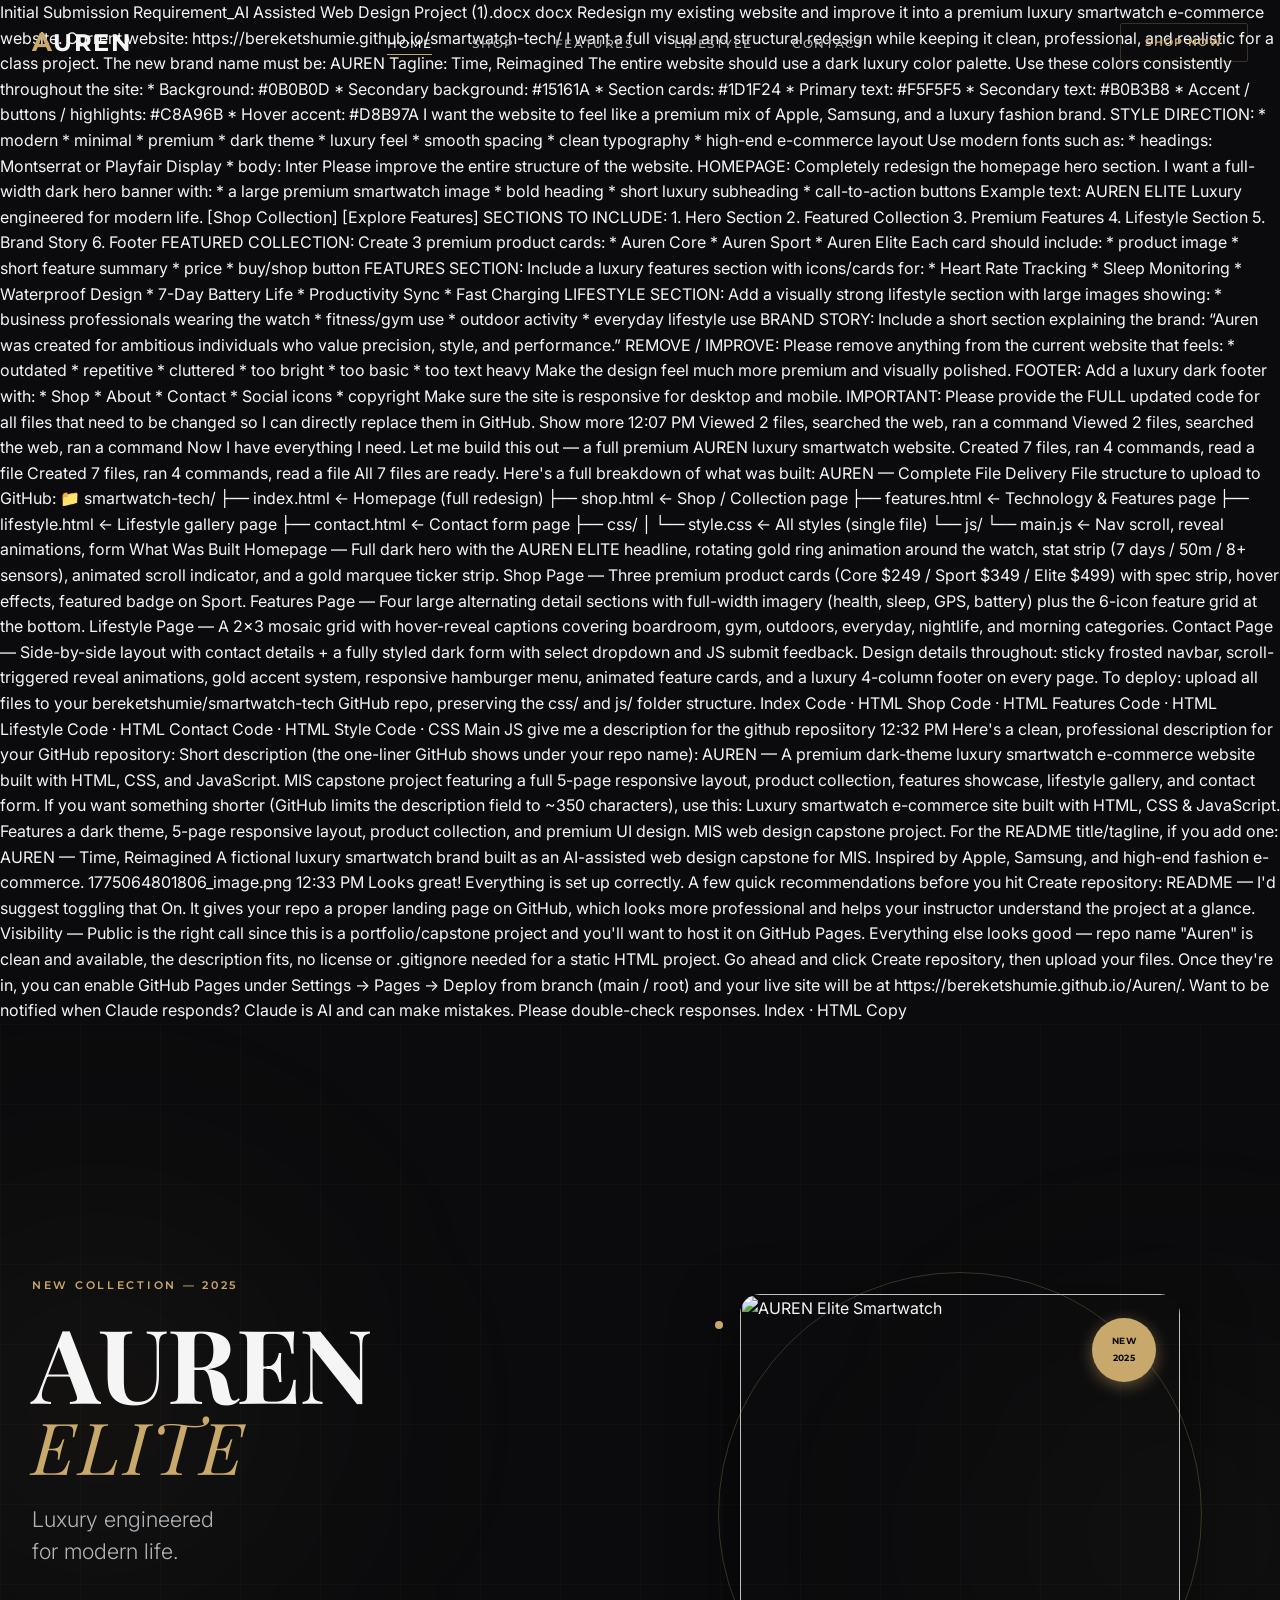
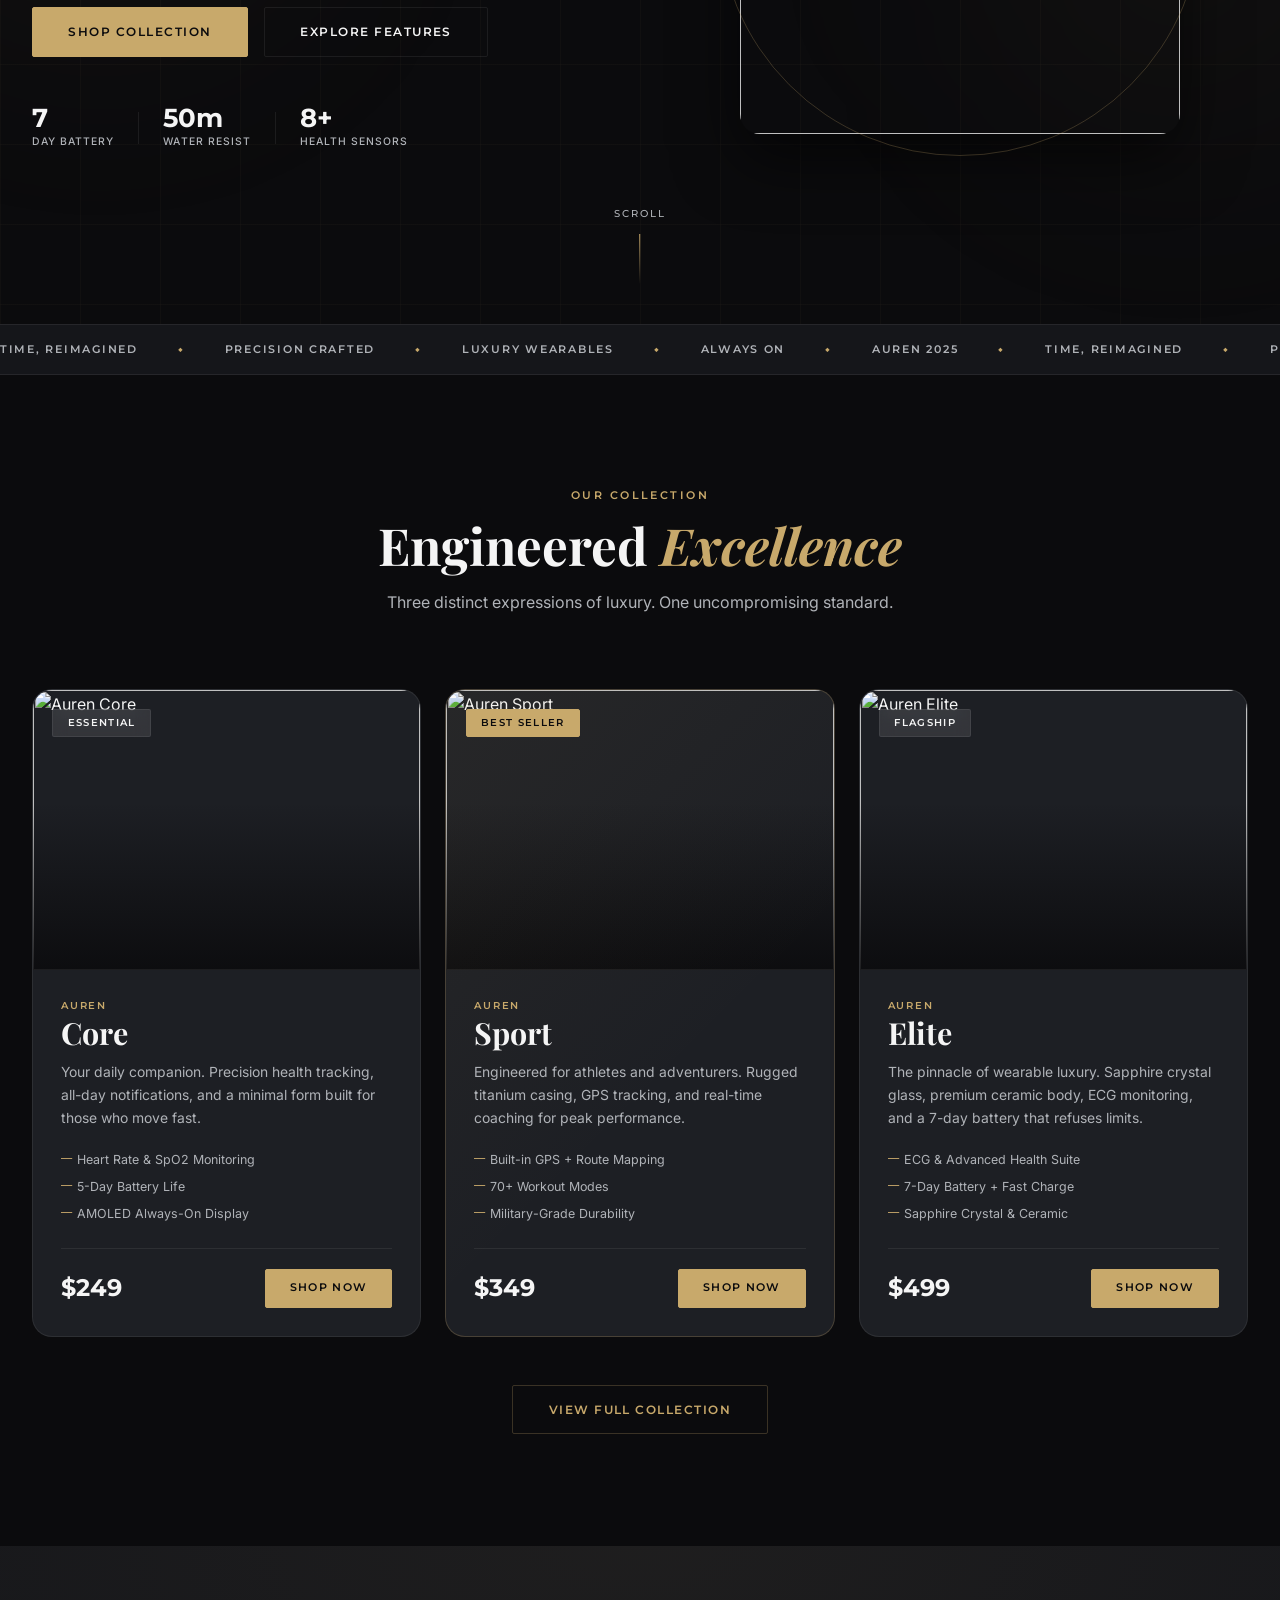
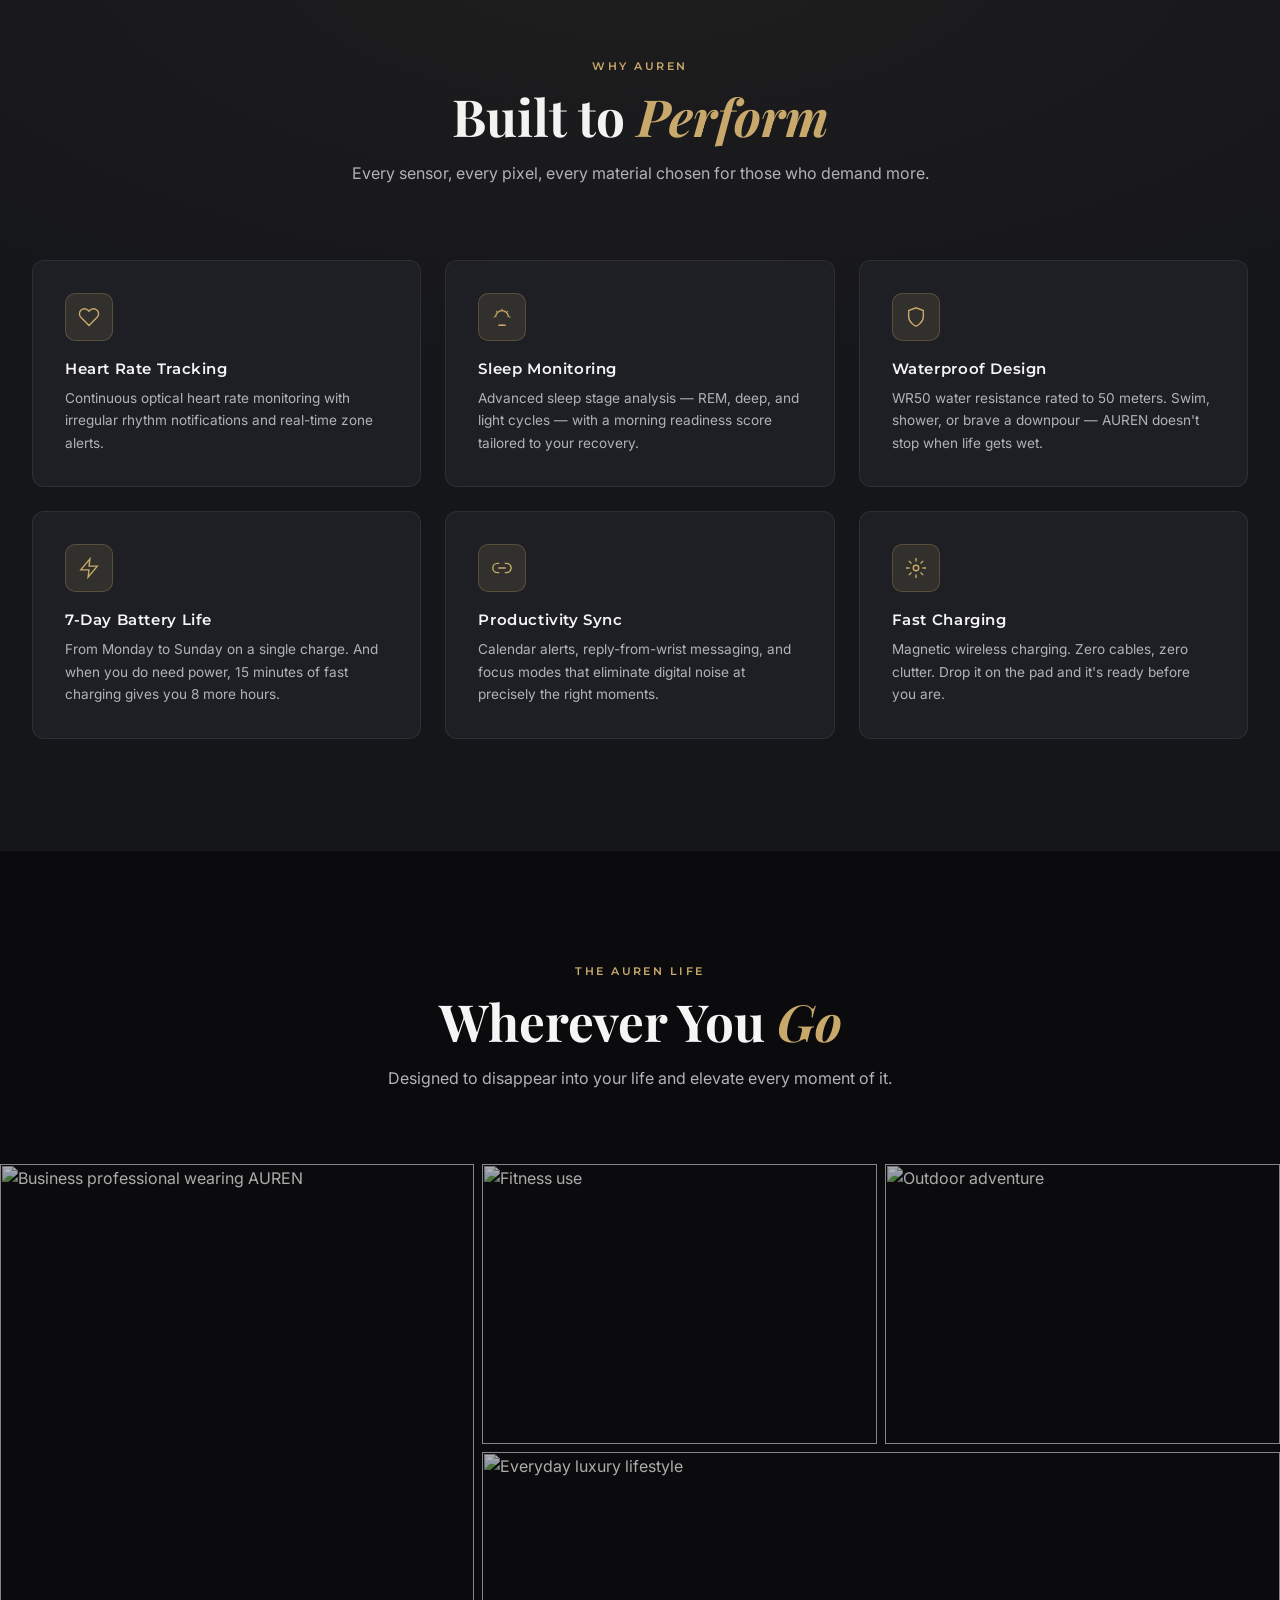
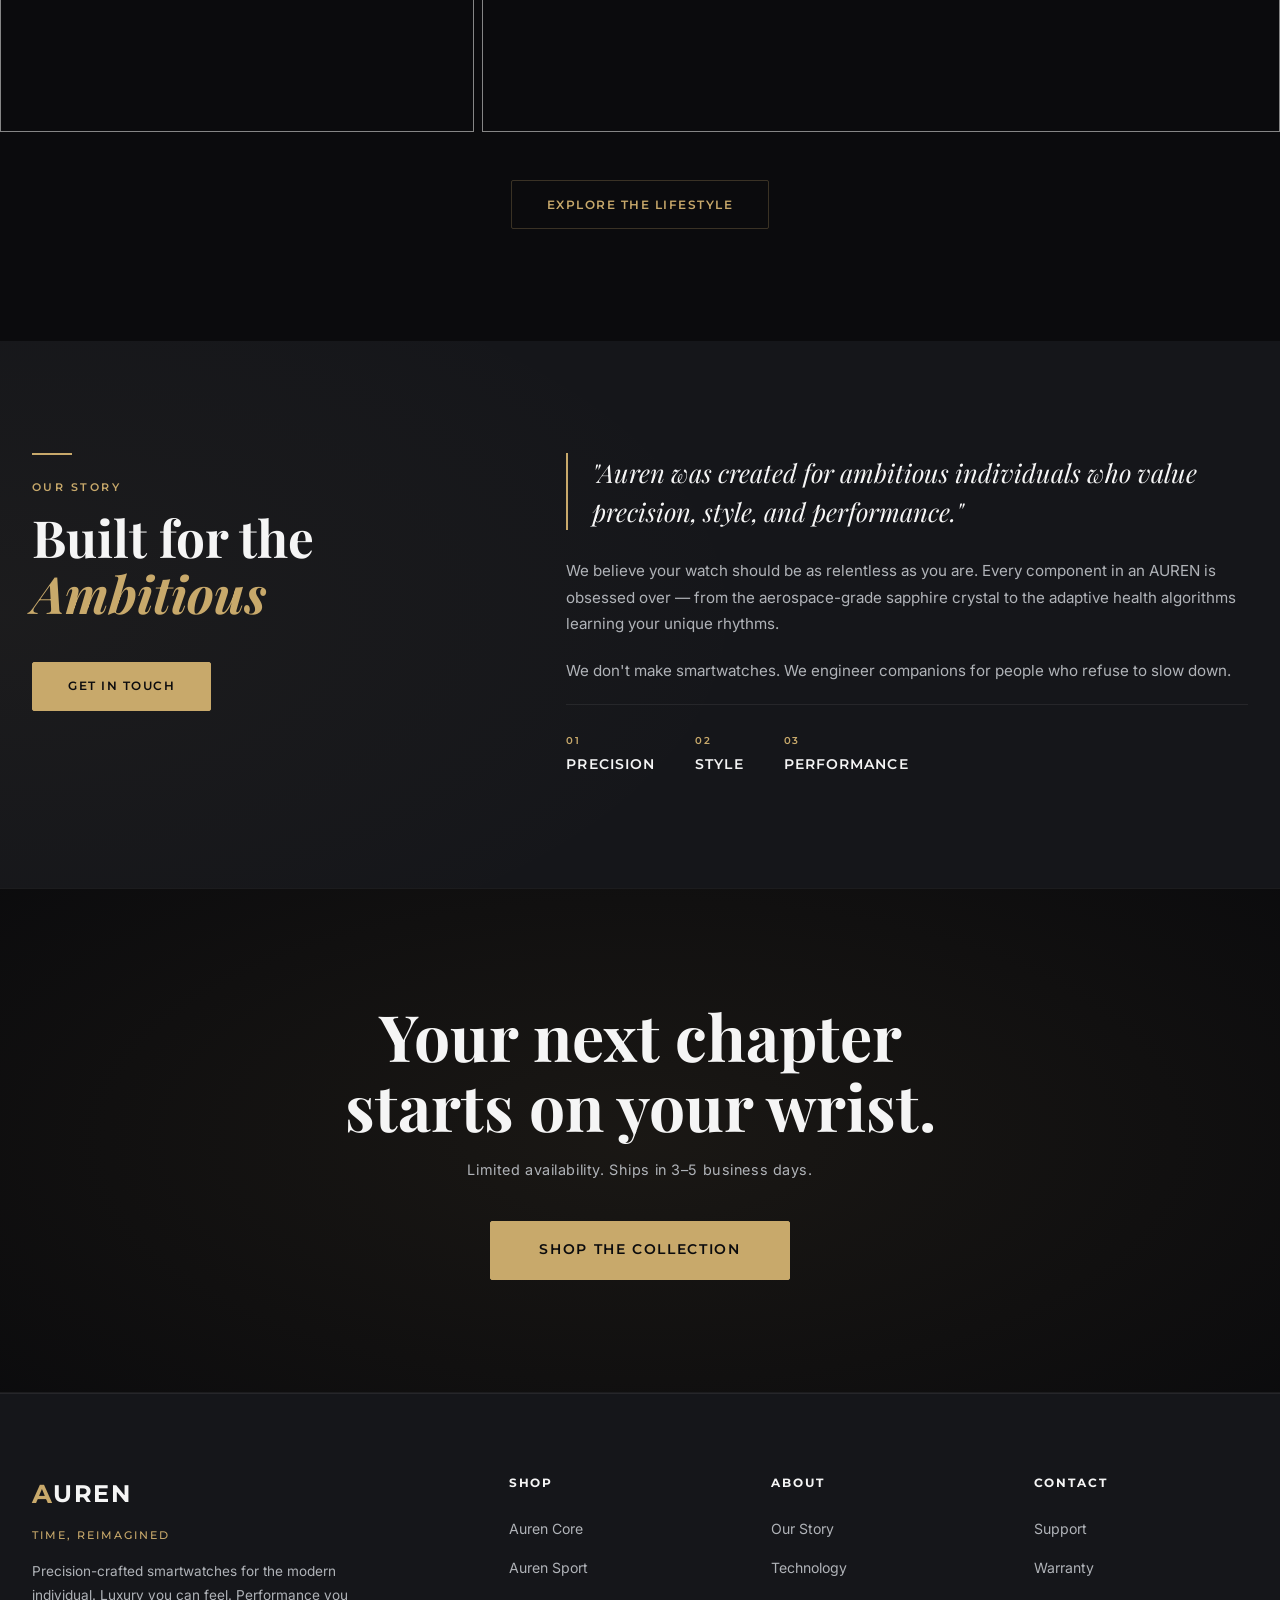
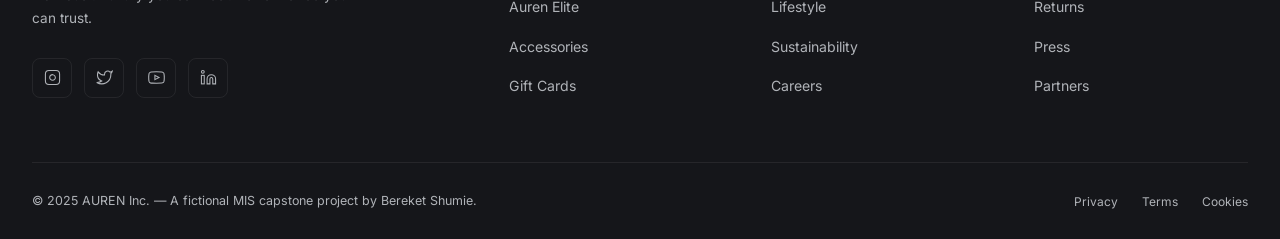
==== index.html @ 1eb2ea8e "Rename Index.html to index.html" ====
Initial Submission Requirement_AI Assisted Web Design Project (1).docx
docx

Redesign my existing website and improve it into a premium luxury smartwatch e-commerce website.
Current website: https://bereketshumie.github.io/smartwatch-tech/
I want a full visual and structural redesign while keeping it clean, professional, and realistic for a class project.
The new brand name must be:
AUREN
Tagline: Time, Reimagined
The entire website should use a dark luxury color palette.
Use these colors consistently throughout the site:
* Background: 
#0B0B0D
* Secondary background: 
#15161A
* Section cards: 
#1D1F24
* Primary text: 
#F5F5F5
* Secondary text: 
#B0B3B8
* Accent / buttons / highlights: 
#C8A96B
* Hover accent: 
#D8B97A
I want the website to feel like a premium mix of Apple, Samsung, and a luxury fashion brand.
STYLE DIRECTION:
* modern
* minimal
* premium
* dark theme
* luxury feel
* smooth spacing
* clean typography
* high-end e-commerce layout
Use modern fonts such as:
* headings: Montserrat or Playfair Display
* body: Inter
Please improve the entire structure of the website.
HOMEPAGE: Completely redesign the homepage hero section.
I want a full-width dark hero banner with:
* a large premium smartwatch image
* bold heading
* short luxury subheading
* call-to-action buttons
Example text: AUREN ELITE Luxury engineered for modern life. [Shop Collection] [Explore Features]
SECTIONS TO INCLUDE:
1. Hero Section
2. Featured Collection
3. Premium Features
4. Lifestyle Section
5. Brand Story
6. Footer
FEATURED COLLECTION: Create 3 premium product cards:
* Auren Core
* Auren Sport
* Auren Elite
Each card should include:
* product image
* short feature summary
* price
* buy/shop button
FEATURES SECTION: Include a luxury features section with icons/cards for:
* Heart Rate Tracking
* Sleep Monitoring
* Waterproof Design
* 7-Day Battery Life
* Productivity Sync
* Fast Charging
LIFESTYLE SECTION: Add a visually strong lifestyle section with large images showing:
* business professionals wearing the watch
* fitness/gym use
* outdoor activity
* everyday lifestyle use
BRAND STORY: Include a short section explaining the brand: “Auren was created for ambitious individuals who value precision, style, and performance.”
REMOVE / IMPROVE: Please remove anything from the current website that feels:
* outdated
* repetitive
* cluttered
* too bright
* too basic
* too text heavy
Make the design feel much more premium and visually polished.
FOOTER: Add a luxury dark footer with:
* Shop
* About
* Contact
* Social icons
* copyright
Make sure the site is responsive for desktop and mobile.
IMPORTANT: Please provide the FULL updated code for all files that need to be changed so I can directly replace them in GitHub.

Show more
12:07 PM

Viewed 2 files, searched the web, ran a command
Viewed 2 files, searched the web, ran a command
Now I have everything I need. Let me build this out — a full premium AUREN luxury smartwatch website.


Created 7 files, ran 4 commands, read a file
Created 7 files, ran 4 commands, read a file
All 7 files are ready. Here's a full breakdown of what was built:

AUREN — Complete File Delivery
File structure to upload to GitHub:

📁 smartwatch-tech/
├── index.html          ← Homepage (full redesign)
├── shop.html           ← Shop / Collection page
├── features.html       ← Technology & Features page
├── lifestyle.html      ← Lifestyle gallery page
├── contact.html        ← Contact form page
├── css/
│   └── style.css       ← All styles (single file)
└── js/
    └── main.js         ← Nav scroll, reveal animations, form
What Was Built
Homepage — Full dark hero with the AUREN ELITE headline, rotating gold ring animation around the watch, stat strip (7 days / 50m / 8+ sensors), animated scroll indicator, and a gold marquee ticker strip.

Shop Page — Three premium product cards (Core $249 / Sport $349 / Elite $499) with spec strip, hover effects, featured badge on Sport.

Features Page — Four large alternating detail sections with full-width imagery (health, sleep, GPS, battery) plus the 6-icon feature grid at the bottom.

Lifestyle Page — A 2×3 mosaic grid with hover-reveal captions covering boardroom, gym, outdoors, everyday, nightlife, and morning categories.

Contact Page — Side-by-side layout with contact details + a fully styled dark form with select dropdown and JS submit feedback.

Design details throughout: sticky frosted navbar, scroll-triggered reveal animations, gold accent system, responsive hamburger menu, animated feature cards, and a luxury 4-column footer on every page.

To deploy: upload all files to your bereketshumie/smartwatch-tech GitHub repo, preserving the css/ and js/ folder structure.

Index
Code · HTML 
Shop
Code · HTML 
Features
Code · HTML 
Lifestyle
Code · HTML 
Contact
Code · HTML 
Style
Code · CSS 
Main
JS 
give me a description for the github reposiitory

12:32 PM
Here's a clean, professional description for your GitHub repository:

Short description (the one-liner GitHub shows under your repo name):

AUREN — A premium dark-theme luxury smartwatch e-commerce website built with HTML, CSS, and JavaScript. MIS capstone project featuring a full 5-page responsive layout, product collection, features showcase, lifestyle gallery, and contact form.

If you want something shorter (GitHub limits the description field to ~350 characters), use this:

Luxury smartwatch e-commerce site built with HTML, CSS & JavaScript. Features a dark theme, 5-page responsive layout, product collection, and premium UI design. MIS web design capstone project.

For the README title/tagline, if you add one:

AUREN — Time, Reimagined A fictional luxury smartwatch brand built as an AI-assisted web design capstone for MIS. Inspired by Apple, Samsung, and high-end fashion e-commerce.

1775064801806_image.png
12:33 PM
Looks great! Everything is set up correctly. A few quick recommendations before you hit Create repository:

README — I'd suggest toggling that On. It gives your repo a proper landing page on GitHub, which looks more professional and helps your instructor understand the project at a glance.

Visibility — Public is the right call since this is a portfolio/capstone project and you'll want to host it on GitHub Pages.

Everything else looks good — repo name "Auren" is clean and available, the description fits, no license or .gitignore needed for a static HTML project.

Go ahead and click Create repository, then upload your files. Once they're in, you can enable GitHub Pages under Settings → Pages → Deploy from branch (main / root) and your live site will be at https://bereketshumie.github.io/Auren/.



Want to be notified when Claude responds?




Claude is AI and can make mistakes. Please double-check responses.
Index · HTML
Copy

<!DOCTYPE html>
<html lang="en">
<head>
  <meta charset="UTF-8" />
  <meta name="viewport" content="width=device-width, initial-scale=1.0" />
  <title>AUREN — Time, Reimagined</title>
  <link rel="stylesheet" href="css/style.css" />
  <link rel="preconnect" href="https://fonts.googleapis.com" />
  <link rel="preconnect" href="https://fonts.gstatic.com" crossorigin />
  <link href="https://fonts.googleapis.com/css2?family=Playfair+Display:ital,wght@0,400;0,600;0,700;1,400&family=Montserrat:wght@300;400;500;600;700&family=Inter:wght@300;400;500&display=swap" rel="stylesheet" />
</head>
<body>
 
  <!-- ═══════════════════════════════════════════════
       NAVIGATION
  ═══════════════════════════════════════════════ -->
  <nav class="nav" id="navbar">
    <div class="nav__inner">
      <a href="index.html" class="nav__logo">
        <span class="nav__logo-mark">A</span>
        <span class="nav__logo-text">UREN</span>
      </a>
      <ul class="nav__links">
        <li><a href="index.html" class="nav__link active">Home</a></li>
        <li><a href="shop.html" class="nav__link">Shop</a></li>
        <li><a href="features.html" class="nav__link">Features</a></li>
        <li><a href="lifestyle.html" class="nav__link">Lifestyle</a></li>
        <li><a href="contact.html" class="nav__link">Contact</a></li>
      </ul>
      <div class="nav__actions">
        <a href="shop.html" class="btn btn--outline btn--sm">Shop Now</a>
        <button class="nav__hamburger" id="hamburger" aria-label="Toggle menu">
          <span></span><span></span><span></span>
        </button>
      </div>
    </div>
    <!-- Mobile menu -->
    <div class="nav__mobile" id="mobileMenu">
      <ul>
        <li><a href="index.html">Home</a></li>
        <li><a href="shop.html">Shop</a></li>
        <li><a href="features.html">Features</a></li>
        <li><a href="lifestyle.html">Lifestyle</a></li>
        <li><a href="contact.html">Contact</a></li>
      </ul>
    </div>
  </nav>
 
  <!-- ═══════════════════════════════════════════════
       HERO SECTION
  ═══════════════════════════════════════════════ -->
  <section class="hero">
    <div class="hero__bg-grid"></div>
    <div class="hero__glow hero__glow--left"></div>
    <div class="hero__glow hero__glow--right"></div>
 
    <div class="hero__inner">
      <div class="hero__content">
        <p class="hero__eyebrow reveal">New Collection — 2025</p>
        <h1 class="hero__title reveal reveal--delay-1">
          AUREN<br /><em>ELITE</em>
        </h1>
        <p class="hero__subtitle reveal reveal--delay-2">
          Luxury engineered<br />for modern life.
        </p>
        <div class="hero__actions reveal reveal--delay-3">
          <a href="shop.html" class="btn btn--gold">Shop Collection</a>
          <a href="features.html" class="btn btn--ghost">Explore Features</a>
        </div>
        <div class="hero__stats reveal reveal--delay-4">
          <div class="hero__stat">
            <span class="hero__stat-num">7</span>
            <span class="hero__stat-label">Day Battery</span>
          </div>
          <div class="hero__stat-divider"></div>
          <div class="hero__stat">
            <span class="hero__stat-num">50m</span>
            <span class="hero__stat-label">Water Resist</span>
          </div>
          <div class="hero__stat-divider"></div>
          <div class="hero__stat">
            <span class="hero__stat-num">8+</span>
            <span class="hero__stat-label">Health Sensors</span>
          </div>
        </div>
      </div>
 
      <div class="hero__visual reveal reveal--delay-2">
        <div class="hero__watch-wrap">
          <div class="hero__watch-ring"></div>
          <img
            src="https://images.unsplash.com/photo-1523275335684-37898b6baf30?w=600&q=90"
            alt="AUREN Elite Smartwatch"
            class="hero__watch-img"
          />
          <div class="hero__watch-badge">
            <span>New</span>
            <span>2025</span>
          </div>
        </div>
      </div>
    </div>
 
    <div class="hero__scroll">
      <span>Scroll</span>
      <div class="hero__scroll-line"></div>
    </div>
  </section>
 
  <!-- ═══════════════════════════════════════════════
       MARQUEE STRIP
  ═══════════════════════════════════════════════ -->
  <div class="marquee">
    <div class="marquee__track">
      <span>Time, Reimagined</span>
      <span class="marquee__dot">◆</span>
      <span>Precision Crafted</span>
      <span class="marquee__dot">◆</span>
      <span>Luxury Wearables</span>
      <span class="marquee__dot">◆</span>
      <span>Always On</span>
      <span class="marquee__dot">◆</span>
      <span>AUREN 2025</span>
      <span class="marquee__dot">◆</span>
      <span>Time, Reimagined</span>
      <span class="marquee__dot">◆</span>
      <span>Precision Crafted</span>
      <span class="marquee__dot">◆</span>
      <span>Luxury Wearables</span>
      <span class="marquee__dot">◆</span>
      <span>Always On</span>
      <span class="marquee__dot">◆</span>
      <span>AUREN 2025</span>
      <span class="marquee__dot">◆</span>
    </div>
  </div>
 
  <!-- ═══════════════════════════════════════════════
       FEATURED COLLECTION
  ═══════════════════════════════════════════════ -->
  <section class="section collection" id="collection">
    <div class="container">
      <div class="section__header">
        <p class="section__eyebrow">Our Collection</p>
        <h2 class="section__title">Engineered <em>Excellence</em></h2>
        <p class="section__subtitle">Three distinct expressions of luxury. One uncompromising standard.</p>
      </div>
 
      <div class="collection__grid">
 
        <!-- Card 1: Auren Core -->
        <div class="product-card">
          <div class="product-card__img-wrap">
            <span class="product-card__tag">Essential</span>
            <img
              src="https://images.unsplash.com/photo-1546868871-7041f2a55e12?w=500&q=85"
              alt="Auren Core"
              class="product-card__img"
            />
            <div class="product-card__overlay"></div>
          </div>
          <div class="product-card__body">
            <p class="product-card__category">AUREN</p>
            <h3 class="product-card__name">Core</h3>
            <p class="product-card__desc">Your daily companion. Precision health tracking, all-day notifications, and a minimal form built for those who move fast.</p>
            <ul class="product-card__features">
              <li>Heart Rate &amp; SpO2 Monitoring</li>
              <li>5-Day Battery Life</li>
              <li>AMOLED Always-On Display</li>
            </ul>
            <div class="product-card__footer">
              <span class="product-card__price">$249</span>
              <a href="shop.html" class="btn btn--gold btn--sm">Shop Now</a>
            </div>
          </div>
        </div>
 
        <!-- Card 2: Auren Sport (featured) -->
        <div class="product-card product-card--featured">
          <div class="product-card__img-wrap">
            <span class="product-card__tag product-card__tag--gold">Best Seller</span>
            <img
              src="https://images.unsplash.com/photo-1579586337278-3befd40fd17a?w=500&q=85"
              alt="Auren Sport"
              class="product-card__img"
            />
            <div class="product-card__overlay"></div>
          </div>
          <div class="product-card__body">
            <p class="product-card__category">AUREN</p>
            <h3 class="product-card__name">Sport</h3>
            <p class="product-card__desc">Engineered for athletes and adventurers. Rugged titanium casing, GPS tracking, and real-time coaching for peak performance.</p>
            <ul class="product-card__features">
              <li>Built-in GPS + Route Mapping</li>
              <li>70+ Workout Modes</li>
              <li>Military-Grade Durability</li>
            </ul>
            <div class="product-card__footer">
              <span class="product-card__price">$349</span>
              <a href="shop.html" class="btn btn--gold btn--sm">Shop Now</a>
            </div>
          </div>
        </div>
 
        <!-- Card 3: Auren Elite -->
        <div class="product-card">
          <div class="product-card__img-wrap">
            <span class="product-card__tag">Flagship</span>
            <img
              src="https://images.unsplash.com/photo-1523275335684-37898b6baf30?w=500&q=85"
              alt="Auren Elite"
              class="product-card__img"
            />
            <div class="product-card__overlay"></div>
          </div>
          <div class="product-card__body">
            <p class="product-card__category">AUREN</p>
            <h3 class="product-card__name">Elite</h3>
            <p class="product-card__desc">The pinnacle of wearable luxury. Sapphire crystal glass, premium ceramic body, ECG monitoring, and a 7-day battery that refuses limits.</p>
            <ul class="product-card__features">
              <li>ECG &amp; Advanced Health Suite</li>
              <li>7-Day Battery + Fast Charge</li>
              <li>Sapphire Crystal &amp; Ceramic</li>
            </ul>
            <div class="product-card__footer">
              <span class="product-card__price">$499</span>
              <a href="shop.html" class="btn btn--gold btn--sm">Shop Now</a>
            </div>
          </div>
        </div>
 
      </div>
 
      <div class="collection__cta">
        <a href="shop.html" class="btn btn--outline">View Full Collection</a>
      </div>
    </div>
  </section>
 
  <!-- ═══════════════════════════════════════════════
       PREMIUM FEATURES
  ═══════════════════════════════════════════════ -->
  <section class="section features" id="features">
    <div class="features__bg"></div>
    <div class="container">
      <div class="section__header">
        <p class="section__eyebrow">Why AUREN</p>
        <h2 class="section__title">Built to <em>Perform</em></h2>
        <p class="section__subtitle">Every sensor, every pixel, every material chosen for those who demand more.</p>
      </div>
 
      <div class="features__grid">
 
        <div class="feature-card">
          <div class="feature-card__icon">
            <svg viewBox="0 0 24 24" fill="none" stroke="currentColor" stroke-width="1.5"><path d="M20.84 4.61a5.5 5.5 0 0 0-7.78 0L12 5.67l-1.06-1.06a5.5 5.5 0 0 0-7.78 7.78l1.06 1.06L12 21.23l7.78-7.78 1.06-1.06a5.5 5.5 0 0 0 0-7.78z"/></svg>
          </div>
          <h3 class="feature-card__title">Heart Rate Tracking</h3>
          <p class="feature-card__desc">Continuous optical heart rate monitoring with irregular rhythm notifications and real-time zone alerts.</p>
        </div>
 
        <div class="feature-card">
          <div class="feature-card__icon">
            <svg viewBox="0 0 24 24" fill="none" stroke="currentColor" stroke-width="1.5"><path d="M17 17H17.01M3 12h1m16 0h1M5.636 5.636l.707.707M18.364 5.636l-.707.707M8 21h8M12 3v1m0 16v1M5 12a7 7 0 0 1 14 0"/></svg>
          </div>
          <h3 class="feature-card__title">Sleep Monitoring</h3>
          <p class="feature-card__desc">Advanced sleep stage analysis — REM, deep, and light cycles — with a morning readiness score tailored to your recovery.</p>
        </div>
 
        <div class="feature-card">
          <div class="feature-card__icon">
            <svg viewBox="0 0 24 24" fill="none" stroke="currentColor" stroke-width="1.5"><path d="M12 22s8-4 8-10V5l-8-3-8 3v7c0 6 8 10 8 10z"/></svg>
          </div>
          <h3 class="feature-card__title">Waterproof Design</h3>
          <p class="feature-card__desc">WR50 water resistance rated to 50 meters. Swim, shower, or brave a downpour — AUREN doesn't stop when life gets wet.</p>
        </div>
 
        <div class="feature-card">
          <div class="feature-card__icon">
            <svg viewBox="0 0 24 24" fill="none" stroke="currentColor" stroke-width="1.5"><path d="M13 2L3 14h9l-1 8 10-12h-9l1-8z"/></svg>
          </div>
          <h3 class="feature-card__title">7-Day Battery Life</h3>
          <p class="feature-card__desc">From Monday to Sunday on a single charge. And when you do need power, 15 minutes of fast charging gives you 8 more hours.</p>
        </div>
 
        <div class="feature-card">
          <div class="feature-card__icon">
            <svg viewBox="0 0 24 24" fill="none" stroke="currentColor" stroke-width="1.5"><path d="M9 17H7A5 5 0 0 1 7 7h2M15 7h2a5 5 0 0 1 0 10h-2M8 12h8"/></svg>
          </div>
          <h3 class="feature-card__title">Productivity Sync</h3>
          <p class="feature-card__desc">Calendar alerts, reply-from-wrist messaging, and focus modes that eliminate digital noise at precisely the right moments.</p>
        </div>
 
        <div class="feature-card">
          <div class="feature-card__icon">
            <svg viewBox="0 0 24 24" fill="none" stroke="currentColor" stroke-width="1.5"><circle cx="12" cy="12" r="3"/><path d="M12 1v4M12 19v4M4.22 4.22l2.83 2.83M16.95 16.95l2.83 2.83M1 12h4M19 12h4M4.22 19.78l2.83-2.83M16.95 7.05l2.83-2.83"/></svg>
          </div>
          <h3 class="feature-card__title">Fast Charging</h3>
          <p class="feature-card__desc">Magnetic wireless charging. Zero cables, zero clutter. Drop it on the pad and it's ready before you are.</p>
        </div>
 
      </div>
    </div>
  </section>
 
  <!-- ═══════════════════════════════════════════════
       LIFESTYLE SECTION
  ═══════════════════════════════════════════════ -->
  <section class="section lifestyle" id="lifestyle">
    <div class="container">
      <div class="section__header">
        <p class="section__eyebrow">The AUREN Life</p>
        <h2 class="section__title">Wherever You <em>Go</em></h2>
        <p class="section__subtitle">Designed to disappear into your life and elevate every moment of it.</p>
      </div>
    </div>
 
    <div class="lifestyle__mosaic">
      <div class="lifestyle__item lifestyle__item--tall">
        <img src="https://images.unsplash.com/photo-1549476464-37392f717541?w=700&q=85" alt="Business professional wearing AUREN" />
        <div class="lifestyle__caption">
          <span>Boardroom Ready</span>
        </div>
      </div>
      <div class="lifestyle__item">
        <img src="https://images.unsplash.com/photo-1571019613454-1cb2f99b2d8b?w=600&q=85" alt="Fitness use" />
        <div class="lifestyle__caption">
          <span>Peak Performance</span>
        </div>
      </div>
      <div class="lifestyle__item">
        <img src="https://images.unsplash.com/photo-1551698618-1dfe5d97d256?w=600&q=85" alt="Outdoor adventure" />
        <div class="lifestyle__caption">
          <span>Outdoor Escape</span>
        </div>
      </div>
      <div class="lifestyle__item lifestyle__item--wide">
        <img src="https://images.unsplash.com/photo-1434494878577-86c23bcb06b9?w=900&q=85" alt="Everyday luxury lifestyle" />
        <div class="lifestyle__caption">
          <span>Everyday Excellence</span>
        </div>
      </div>
    </div>
 
    <div class="container">
      <div class="lifestyle__cta">
        <a href="lifestyle.html" class="btn btn--outline">Explore the Lifestyle</a>
      </div>
    </div>
  </section>
 
  <!-- ═══════════════════════════════════════════════
       BRAND STORY
  ═══════════════════════════════════════════════ -->
  <section class="section brand-story">
    <div class="brand-story__bg"></div>
    <div class="container">
      <div class="brand-story__inner">
        <div class="brand-story__left">
          <div class="brand-story__line"></div>
          <p class="section__eyebrow">Our Story</p>
          <h2 class="brand-story__title">Built for the<br /><em>Ambitious</em></h2>
          <a href="contact.html" class="btn btn--gold">Get in Touch</a>
        </div>
        <div class="brand-story__right">
          <p class="brand-story__quote">
            "Auren was created for ambitious individuals who value precision, style, and performance."
          </p>
          <p class="brand-story__body">
            We believe your watch should be as relentless as you are. Every component in an AUREN is obsessed over — from the aerospace-grade sapphire crystal to the adaptive health algorithms learning your unique rhythms.
          </p>
          <p class="brand-story__body">
            We don't make smartwatches. We engineer companions for people who refuse to slow down.
          </p>
          <div class="brand-story__values">
            <div class="brand-story__value">
              <span class="brand-story__value-num">01</span>
              <span>Precision</span>
            </div>
            <div class="brand-story__value">
              <span class="brand-story__value-num">02</span>
              <span>Style</span>
            </div>
            <div class="brand-story__value">
              <span class="brand-story__value-num">03</span>
              <span>Performance</span>
            </div>
          </div>
        </div>
      </div>
    </div>
  </section>
 
  <!-- ═══════════════════════════════════════════════
       CTA BANNER
  ═══════════════════════════════════════════════ -->
  <section class="cta-banner">
    <div class="cta-banner__glow"></div>
    <div class="container">
      <div class="cta-banner__inner">
        <h2 class="cta-banner__title">Your next chapter<br />starts on your wrist.</h2>
        <p class="cta-banner__sub">Limited availability. Ships in 3–5 business days.</p>
        <a href="shop.html" class="btn btn--gold btn--lg">Shop the Collection</a>
      </div>
    </div>
  </section>
 
  <!-- ═══════════════════════════════════════════════
       FOOTER
  ═══════════════════════════════════════════════ -->
  <footer class="footer">
    <div class="container">
      <div class="footer__top">
 
        <div class="footer__brand">
          <a href="index.html" class="nav__logo footer__logo">
            <span class="nav__logo-mark">A</span>
            <span class="nav__logo-text">UREN</span>
          </a>
          <p class="footer__tagline">Time, Reimagined</p>
          <p class="footer__about">Precision-crafted smartwatches for the modern individual. Luxury you can feel. Performance you can trust.</p>
          <div class="footer__social">
            <a href="#" class="footer__social-link" aria-label="Instagram">
              <svg viewBox="0 0 24 24" fill="none" stroke="currentColor" stroke-width="1.5"><rect x="2" y="2" width="20" height="20" rx="5"/><path d="M16 11.37A4 4 0 1 1 12.63 8 4 4 0 0 1 16 11.37z"/><line x1="17.5" y1="6.5" x2="17.51" y2="6.5"/></svg>
            </a>
            <a href="#" class="footer__social-link" aria-label="Twitter/X">
              <svg viewBox="0 0 24 24" fill="none" stroke="currentColor" stroke-width="1.5"><path d="M23 3a10.9 10.9 0 0 1-3.14 1.53 4.48 4.48 0 0 0-7.86 3v1A10.66 10.66 0 0 1 3 4s-4 9 5 13a11.64 11.64 0 0 1-7 2c9 5 20 0 20-11.5a4.5 4.5 0 0 0-.08-.83A7.72 7.72 0 0 0 23 3z"/></svg>
            </a>
            <a href="#" class="footer__social-link" aria-label="YouTube">
              <svg viewBox="0 0 24 24" fill="none" stroke="currentColor" stroke-width="1.5"><path d="M22.54 6.42a2.78 2.78 0 0 0-1.95-1.96C18.88 4 12 4 12 4s-6.88 0-8.59.46a2.78 2.78 0 0 0-1.95 1.96A29 29 0 0 0 1 12a29 29 0 0 0 .46 5.58A2.78 2.78 0 0 0 3.41 19.6C5.12 20 12 20 12 20s6.88 0 8.59-.46a2.78 2.78 0 0 0 1.95-1.95A29 29 0 0 0 23 12a29 29 0 0 0-.46-5.58z"/><polygon points="9.75 15.02 15.5 12 9.75 8.98 9.75 15.02"/></svg>
            </a>
            <a href="#" class="footer__social-link" aria-label="LinkedIn">
              <svg viewBox="0 0 24 24" fill="none" stroke="currentColor" stroke-width="1.5"><path d="M16 8a6 6 0 0 1 6 6v7h-4v-7a2 2 0 0 0-2-2 2 2 0 0 0-2 2v7h-4v-7a6 6 0 0 1 6-6z"/><rect x="2" y="9" width="4" height="12"/><circle cx="4" cy="4" r="2"/></svg>
            </a>
          </div>
        </div>
 
        <div class="footer__col">
          <h4 class="footer__col-title">Shop</h4>
          <ul class="footer__links">
            <li><a href="shop.html">Auren Core</a></li>
            <li><a href="shop.html">Auren Sport</a></li>
            <li><a href="shop.html">Auren Elite</a></li>
            <li><a href="shop.html">Accessories</a></li>
            <li><a href="shop.html">Gift Cards</a></li>
          </ul>
        </div>
 
        <div class="footer__col">
          <h4 class="footer__col-title">About</h4>
          <ul class="footer__links">
            <li><a href="#">Our Story</a></li>
            <li><a href="features.html">Technology</a></li>
            <li><a href="lifestyle.html">Lifestyle</a></li>
            <li><a href="#">Sustainability</a></li>
            <li><a href="#">Careers</a></li>
          </ul>
        </div>
 
        <div class="footer__col">
          <h4 class="footer__col-title">Contact</h4>
          <ul class="footer__links">
            <li><a href="contact.html">Support</a></li>
            <li><a href="contact.html">Warranty</a></li>
            <li><a href="contact.html">Returns</a></li>
            <li><a href="contact.html">Press</a></li>
            <li><a href="contact.html">Partners</a></li>
          </ul>
        </div>
 
      </div>
 
      <div class="footer__bottom">
        <p class="footer__copy">© 2025 AUREN Inc. — A fictional MIS capstone project by Bereket Shumie.</p>
        <div class="footer__legal">
          <a href="#">Privacy</a>
          <a href="#">Terms</a>
          <a href="#">Cookies</a>
        </div>
      </div>
    </div>
  </footer>
 
  <script src="js/main.js"></script>
</body>
</html>
---- css/style.css ----
/* ══════════════════════════════════════════════════
   AUREN — Time, Reimagined
   Premium Luxury Smartwatch CSS
   ══════════════════════════════════════════════════ */

/* ─── CSS VARIABLES ─────────────────────────────── */
:root {
  --bg:          #0B0B0D;
  --bg2:         #15161A;
  --card:        #1D1F24;
  --text:        #F5F5F5;
  --text2:       #B0B3B8;
  --gold:        #C8A96B;
  --gold-hover:  #D8B97A;
  --gold-dim:    rgba(200,169,107,0.12);
  --gold-border: rgba(200,169,107,0.25);
  --border:      rgba(255,255,255,0.07);
  --shadow:      0 24px 64px rgba(0,0,0,0.6);
  --shadow-sm:   0 8px 24px rgba(0,0,0,0.4);

  --font-heading: 'Playfair Display', Georgia, serif;
  --font-display: 'Montserrat', sans-serif;
  --font-body:    'Inter', system-ui, sans-serif;

  --radius:    12px;
  --radius-lg: 20px;
  --transition: 0.35s cubic-bezier(0.25,0.46,0.45,0.94);
  --max-w: 1280px;
}

/* ─── RESET & BASE ───────────────────────────────── */
*, *::before, *::after { box-sizing: border-box; margin: 0; padding: 0; }

html { scroll-behavior: smooth; font-size: 16px; }

body {
  background-color: var(--bg);
  color: var(--text);
  font-family: var(--font-body);
  font-weight: 400;
  line-height: 1.6;
  overflow-x: hidden;
  -webkit-font-smoothing: antialiased;
}

a { text-decoration: none; color: inherit; }
img { display: block; width: 100%; object-fit: cover; }
ul { list-style: none; }
button { cursor: pointer; border: none; background: none; font: inherit; }

/* ─── TYPOGRAPHY ─────────────────────────────────── */
h1, h2, h3 { font-family: var(--font-heading); line-height: 1.1; }
h4, h5, .nav__link, .btn { font-family: var(--font-display); }

em { font-style: italic; color: var(--gold); }

/* ─── UTILITY ────────────────────────────────────── */
.container {
  width: 100%;
  max-width: var(--max-w);
  margin: 0 auto;
  padding: 0 2rem;
}

.section {
  padding: 7rem 0;
  position: relative;
}

.section__header {
  text-align: center;
  max-width: 640px;
  margin: 0 auto 4.5rem;
}

.section__eyebrow {
  font-family: var(--font-display);
  font-size: 0.7rem;
  font-weight: 600;
  letter-spacing: 0.22em;
  text-transform: uppercase;
  color: var(--gold);
  margin-bottom: 0.75rem;
}

.section__title {
  font-size: clamp(2.2rem, 4vw, 3.2rem);
  font-weight: 700;
  color: var(--text);
  margin-bottom: 1rem;
}

.section__subtitle {
  font-size: 1rem;
  color: var(--text2);
  line-height: 1.7;
}

/* ─── BUTTONS ────────────────────────────────────── */
.btn {
  display: inline-flex;
  align-items: center;
  gap: 0.5rem;
  padding: 0.85rem 2.2rem;
  font-family: var(--font-display);
  font-size: 0.78rem;
  font-weight: 600;
  letter-spacing: 0.12em;
  text-transform: uppercase;
  border-radius: 2px;
  transition: var(--transition);
  white-space: nowrap;
}

.btn--gold {
  background: var(--gold);
  color: #0B0B0D;
  border: 1.5px solid var(--gold);
}
.btn--gold:hover {
  background: var(--gold-hover);
  border-color: var(--gold-hover);
  transform: translateY(-1px);
  box-shadow: 0 8px 28px rgba(200,169,107,0.35);
}

.btn--ghost {
  background: transparent;
  color: var(--text);
  border: 1.5px solid var(--border);
}
.btn--ghost:hover {
  border-color: var(--gold-border);
  color: var(--gold);
  transform: translateY(-1px);
}

.btn--outline {
  background: transparent;
  color: var(--gold);
  border: 1.5px solid var(--gold-border);
}
.btn--outline:hover {
  background: var(--gold-dim);
  border-color: var(--gold);
  transform: translateY(-1px);
}

.btn--sm { padding: 0.6rem 1.5rem; font-size: 0.7rem; }
.btn--lg { padding: 1.1rem 3rem; font-size: 0.85rem; }

/* ─── SCROLL REVEAL ──────────────────────────────── */
.reveal {
  opacity: 0;
  transform: translateY(28px);
  transition: opacity 0.7s ease, transform 0.7s ease;
}
.reveal.visible {
  opacity: 1;
  transform: translateY(0);
}
.reveal--delay-1 { transition-delay: 0.1s; }
.reveal--delay-2 { transition-delay: 0.2s; }
.reveal--delay-3 { transition-delay: 0.3s; }
.reveal--delay-4 { transition-delay: 0.45s; }

/* ══════════════════════════════════════════════════
   NAVIGATION
   ══════════════════════════════════════════════════ */
.nav {
  position: fixed;
  top: 0;
  left: 0;
  width: 100%;
  z-index: 100;
  padding: 1.4rem 2rem;
  transition: background 0.4s ease, padding 0.4s ease, border-color 0.4s ease;
  border-bottom: 1px solid transparent;
}

.nav.scrolled {
  background: rgba(11,11,13,0.94);
  backdrop-filter: blur(16px);
  -webkit-backdrop-filter: blur(16px);
  padding: 0.9rem 2rem;
  border-bottom-color: var(--border);
}

.nav__inner {
  display: flex;
  align-items: center;
  justify-content: space-between;
  max-width: var(--max-w);
  margin: 0 auto;
  gap: 2rem;
}

.nav__logo {
  display: flex;
  align-items: center;
  gap: 0;
  font-family: var(--font-display);
  font-weight: 700;
  font-size: 1.5rem;
  letter-spacing: 0.06em;
  color: var(--text);
  flex-shrink: 0;
}

.nav__logo-mark {
  color: var(--gold);
  font-size: 1.6rem;
}

.nav__links {
  display: flex;
  align-items: center;
  gap: 2.5rem;
}

.nav__link {
  font-size: 0.72rem;
  font-weight: 500;
  letter-spacing: 0.14em;
  text-transform: uppercase;
  color: var(--text2);
  transition: color var(--transition);
  position: relative;
}

.nav__link::after {
  content: '';
  position: absolute;
  bottom: -4px;
  left: 0;
  width: 0;
  height: 1px;
  background: var(--gold);
  transition: width var(--transition);
}

.nav__link:hover,
.nav__link.active {
  color: var(--text);
}

.nav__link:hover::after,
.nav__link.active::after {
  width: 100%;
}

.nav__actions {
  display: flex;
  align-items: center;
  gap: 1rem;
}

/* Hamburger */
.nav__hamburger {
  display: none;
  flex-direction: column;
  gap: 5px;
  padding: 4px;
}
.nav__hamburger span {
  display: block;
  width: 22px;
  height: 1.5px;
  background: var(--text);
  transition: var(--transition);
}
.nav__hamburger.open span:nth-child(1) { transform: translateY(6.5px) rotate(45deg); }
.nav__hamburger.open span:nth-child(2) { opacity: 0; }
.nav__hamburger.open span:nth-child(3) { transform: translateY(-6.5px) rotate(-45deg); }

/* Mobile menu */
.nav__mobile {
  display: none;
  background: rgba(11,11,13,0.97);
  backdrop-filter: blur(16px);
  padding: 1.5rem 2rem 2rem;
  border-top: 1px solid var(--border);
}
.nav__mobile.open { display: block; }
.nav__mobile ul { display: flex; flex-direction: column; gap: 0; }
.nav__mobile a {
  display: block;
  padding: 1rem 0;
  font-family: var(--font-display);
  font-size: 0.85rem;
  font-weight: 500;
  letter-spacing: 0.1em;
  text-transform: uppercase;
  color: var(--text2);
  border-bottom: 1px solid var(--border);
  transition: color var(--transition);
}
.nav__mobile a:hover { color: var(--gold); }

/* ══════════════════════════════════════════════════
   HERO
   ══════════════════════════════════════════════════ */
.hero {
  min-height: 100svh;
  display: flex;
  align-items: center;
  position: relative;
  overflow: hidden;
  background: var(--bg);
  padding-top: 5rem;
}

.hero__bg-grid {
  position: absolute;
  inset: 0;
  background-image:
    linear-gradient(rgba(200,169,107,0.03) 1px, transparent 1px),
    linear-gradient(90deg, rgba(200,169,107,0.03) 1px, transparent 1px);
  background-size: 80px 80px;
  pointer-events: none;
}

.hero__glow {
  position: absolute;
  width: 600px;
  height: 600px;
  border-radius: 50%;
  pointer-events: none;
  filter: blur(120px);
}
.hero__glow--left {
  top: 10%;
  left: -200px;
  background: radial-gradient(ellipse, rgba(200,169,107,0.08) 0%, transparent 70%);
}
.hero__glow--right {
  bottom: 10%;
  right: -200px;
  background: radial-gradient(ellipse, rgba(200,169,107,0.06) 0%, transparent 70%);
}

.hero__inner {
  position: relative;
  z-index: 2;
  max-width: var(--max-w);
  width: 100%;
  margin: 0 auto;
  padding: 0 2rem;
  display: grid;
  grid-template-columns: 1fr 1fr;
  gap: 4rem;
  align-items: center;
}

.hero__eyebrow {
  font-family: var(--font-display);
  font-size: 0.68rem;
  font-weight: 600;
  letter-spacing: 0.25em;
  text-transform: uppercase;
  color: var(--gold);
  margin-bottom: 1.2rem;
}

.hero__title {
  font-size: clamp(4rem, 8vw, 7.5rem);
  font-weight: 700;
  line-height: 0.95;
  letter-spacing: -0.02em;
  color: var(--text);
  margin-bottom: 1.5rem;
}

.hero__title em {
  display: block;
  font-size: 0.7em;
  font-weight: 400;
  letter-spacing: 0.04em;
}

.hero__subtitle {
  font-size: clamp(1.1rem, 1.8vw, 1.35rem);
  color: var(--text2);
  line-height: 1.5;
  margin-bottom: 2.5rem;
  font-weight: 300;
}

.hero__actions {
  display: flex;
  flex-wrap: wrap;
  gap: 1rem;
  margin-bottom: 3rem;
}

.hero__stats {
  display: flex;
  align-items: center;
  gap: 1.5rem;
}

.hero__stat {
  display: flex;
  flex-direction: column;
  gap: 0.25rem;
}

.hero__stat-num {
  font-family: var(--font-display);
  font-size: 1.6rem;
  font-weight: 700;
  color: var(--text);
  line-height: 1;
}

.hero__stat-label {
  font-size: 0.65rem;
  font-weight: 500;
  letter-spacing: 0.1em;
  text-transform: uppercase;
  color: var(--text2);
}

.hero__stat-divider {
  width: 1px;
  height: 32px;
  background: var(--border);
}

/* Watch visual */
.hero__visual {
  display: flex;
  justify-content: center;
  align-items: center;
  position: relative;
}

.hero__watch-wrap {
  position: relative;
  width: 100%;
  max-width: 440px;
}

.hero__watch-ring {
  position: absolute;
  inset: -5%;
  border-radius: 50%;
  border: 1px solid var(--gold-border);
  animation: rotateSlow 20s linear infinite;
  pointer-events: none;
}
.hero__watch-ring::before {
  content: '';
  position: absolute;
  top: 10%;
  left: -4px;
  width: 8px;
  height: 8px;
  background: var(--gold);
  border-radius: 50%;
}

@keyframes rotateSlow {
  to { transform: rotate(360deg); }
}

.hero__watch-img {
  width: 100%;
  border-radius: var(--radius-lg);
  object-fit: cover;
  aspect-ratio: 1 / 1;
  box-shadow: var(--shadow);
  transition: transform 0.8s ease;
}

.hero__watch-wrap:hover .hero__watch-img {
  transform: scale(1.02);
}

.hero__watch-badge {
  position: absolute;
  top: 1.5rem;
  right: 1.5rem;
  background: var(--gold);
  color: #0B0B0D;
  border-radius: 50%;
  width: 64px;
  height: 64px;
  display: flex;
  flex-direction: column;
  align-items: center;
  justify-content: center;
  font-family: var(--font-display);
  font-size: 0.58rem;
  font-weight: 700;
  letter-spacing: 0.05em;
  text-transform: uppercase;
  gap: 2px;
  box-shadow: 0 4px 16px rgba(200,169,107,0.45);
}

/* Scroll indicator */
.hero__scroll {
  position: absolute;
  bottom: 2.5rem;
  left: 50%;
  transform: translateX(-50%);
  display: flex;
  flex-direction: column;
  align-items: center;
  gap: 0.75rem;
  font-family: var(--font-display);
  font-size: 0.6rem;
  font-weight: 500;
  letter-spacing: 0.2em;
  text-transform: uppercase;
  color: var(--text2);
}

.hero__scroll-line {
  width: 1px;
  height: 50px;
  background: linear-gradient(to bottom, var(--gold), transparent);
  animation: scrollDrop 1.8s ease-in-out infinite;
}

@keyframes scrollDrop {
  0%  { transform: scaleY(0); transform-origin: top; opacity: 1; }
  50% { transform: scaleY(1); transform-origin: top; opacity: 1; }
  100%{ transform: scaleY(1); transform-origin: bottom; opacity: 0; }
}

/* ══════════════════════════════════════════════════
   MARQUEE
   ══════════════════════════════════════════════════ */
.marquee {
  background: var(--bg2);
  border-top: 1px solid var(--border);
  border-bottom: 1px solid var(--border);
  overflow: hidden;
  padding: 1rem 0;
}

.marquee__track {
  display: flex;
  align-items: center;
  gap: 2.5rem;
  white-space: nowrap;
  font-family: var(--font-display);
  font-size: 0.68rem;
  font-weight: 600;
  letter-spacing: 0.16em;
  text-transform: uppercase;
  color: var(--text2);
  animation: marqueeScroll 28s linear infinite;
}

.marquee__dot { color: var(--gold); font-size: 0.5rem; }

@keyframes marqueeScroll {
  from { transform: translateX(0); }
  to   { transform: translateX(-50%); }
}

/* ══════════════════════════════════════════════════
   COLLECTION
   ══════════════════════════════════════════════════ */
.collection { background: var(--bg); }

.collection__grid {
  display: grid;
  grid-template-columns: repeat(3, 1fr);
  gap: 1.5rem;
}

.product-card {
  background: var(--card);
  border-radius: var(--radius-lg);
  border: 1px solid var(--border);
  overflow: hidden;
  transition: transform var(--transition), box-shadow var(--transition), border-color var(--transition);
}

.product-card:hover {
  transform: translateY(-6px);
  box-shadow: var(--shadow);
  border-color: var(--gold-border);
}

.product-card--featured {
  border-color: var(--gold-border);
  position: relative;
}

.product-card--featured::before {
  content: '';
  position: absolute;
  inset: 0;
  background: linear-gradient(135deg, rgba(200,169,107,0.06), transparent 60%);
  pointer-events: none;
  border-radius: var(--radius-lg);
  z-index: 1;
}

.product-card__img-wrap {
  position: relative;
  height: 280px;
  overflow: hidden;
}

.product-card__img {
  width: 100%;
  height: 100%;
  transition: transform 0.6s ease;
}

.product-card:hover .product-card__img {
  transform: scale(1.05);
}

.product-card__overlay {
  position: absolute;
  inset: 0;
  background: linear-gradient(to top, rgba(11,11,13,0.9) 0%, transparent 60%);
}

.product-card__tag {
  position: absolute;
  top: 1.2rem;
  left: 1.2rem;
  z-index: 2;
  font-family: var(--font-display);
  font-size: 0.6rem;
  font-weight: 600;
  letter-spacing: 0.14em;
  text-transform: uppercase;
  background: rgba(255,255,255,0.1);
  backdrop-filter: blur(8px);
  color: var(--text);
  padding: 0.35rem 0.9rem;
  border-radius: 2px;
  border: 1px solid var(--border);
}

.product-card__tag--gold {
  background: var(--gold);
  color: #0B0B0D;
  border-color: var(--gold);
}

.product-card__body {
  padding: 1.75rem;
  position: relative;
  z-index: 2;
}

.product-card__category {
  font-family: var(--font-display);
  font-size: 0.62rem;
  font-weight: 600;
  letter-spacing: 0.18em;
  text-transform: uppercase;
  color: var(--gold);
  margin-bottom: 0.3rem;
}

.product-card__name {
  font-family: var(--font-heading);
  font-size: 1.9rem;
  font-weight: 700;
  color: var(--text);
  margin-bottom: 0.75rem;
  line-height: 1;
}

.product-card__desc {
  font-size: 0.87rem;
  color: var(--text2);
  line-height: 1.65;
  margin-bottom: 1.25rem;
}

.product-card__features {
  display: flex;
  flex-direction: column;
  gap: 0.45rem;
  margin-bottom: 1.5rem;
}

.product-card__features li {
  font-size: 0.78rem;
  color: var(--text2);
  padding-left: 1rem;
  position: relative;
}

.product-card__features li::before {
  content: '—';
  position: absolute;
  left: 0;
  color: var(--gold);
  font-size: 0.7rem;
}

.product-card__footer {
  display: flex;
  align-items: center;
  justify-content: space-between;
  padding-top: 1.25rem;
  border-top: 1px solid var(--border);
}

.product-card__price {
  font-family: var(--font-display);
  font-size: 1.5rem;
  font-weight: 700;
  color: var(--text);
}

.collection__cta {
  text-align: center;
  margin-top: 3rem;
}

/* ══════════════════════════════════════════════════
   FEATURES
   ══════════════════════════════════════════════════ */
.features {
  background: var(--bg2);
  overflow: hidden;
}

.features__bg {
  position: absolute;
  inset: 0;
  background-image: radial-gradient(ellipse 80% 50% at 50% 0%, rgba(200,169,107,0.05), transparent);
  pointer-events: none;
}

.features__grid {
  display: grid;
  grid-template-columns: repeat(3, 1fr);
  gap: 1.5rem;
}

.feature-card {
  background: var(--card);
  border: 1px solid var(--border);
  border-radius: var(--radius);
  padding: 2rem;
  transition: transform var(--transition), border-color var(--transition), box-shadow var(--transition);
}

.feature-card:hover {
  transform: translateY(-4px);
  border-color: var(--gold-border);
  box-shadow: var(--shadow-sm);
}

.feature-card__icon {
  width: 48px;
  height: 48px;
  background: var(--gold-dim);
  border: 1px solid var(--gold-border);
  border-radius: 10px;
  display: flex;
  align-items: center;
  justify-content: center;
  margin-bottom: 1.25rem;
}

.feature-card__icon svg {
  width: 22px;
  height: 22px;
  color: var(--gold);
}

.feature-card__title {
  font-family: var(--font-display);
  font-size: 0.95rem;
  font-weight: 600;
  letter-spacing: 0.04em;
  color: var(--text);
  margin-bottom: 0.6rem;
}

.feature-card__desc {
  font-size: 0.85rem;
  color: var(--text2);
  line-height: 1.65;
}

/* ══════════════════════════════════════════════════
   LIFESTYLE
   ══════════════════════════════════════════════════ */
.lifestyle { background: var(--bg); }

.lifestyle__mosaic {
  display: grid;
  grid-template-columns: 1.2fr 1fr 1fr;
  grid-template-rows: 280px 280px;
  gap: 8px;
  margin: 0 0 3rem;
}

.lifestyle__item {
  position: relative;
  overflow: hidden;
  cursor: pointer;
}

.lifestyle__item img {
  width: 100%;
  height: 100%;
  object-fit: cover;
  transition: transform 0.65s ease;
  filter: brightness(0.7) saturate(0.8);
}

.lifestyle__item:hover img {
  transform: scale(1.06);
  filter: brightness(0.85) saturate(1);
}

.lifestyle__item--tall {
  grid-row: 1 / 3;
}

.lifestyle__item--wide {
  grid-column: 2 / 4;
}

.lifestyle__caption {
  position: absolute;
  bottom: 0;
  left: 0;
  right: 0;
  padding: 1.5rem;
  background: linear-gradient(to top, rgba(0,0,0,0.75), transparent);
  transform: translateY(4px);
  opacity: 0;
  transition: opacity var(--transition), transform var(--transition);
}

.lifestyle__item:hover .lifestyle__caption {
  opacity: 1;
  transform: translateY(0);
}

.lifestyle__caption span {
  font-family: var(--font-display);
  font-size: 0.72rem;
  font-weight: 600;
  letter-spacing: 0.16em;
  text-transform: uppercase;
  color: var(--gold);
}

.lifestyle__cta {
  text-align: center;
}

/* ══════════════════════════════════════════════════
   BRAND STORY
   ══════════════════════════════════════════════════ */
.brand-story {
  background: var(--bg2);
  overflow: hidden;
}

.brand-story__bg {
  position: absolute;
  inset: 0;
  background: radial-gradient(ellipse 60% 70% at 0% 50%, rgba(200,169,107,0.04), transparent);
  pointer-events: none;
}

.brand-story__inner {
  display: grid;
  grid-template-columns: 1fr 1.5fr;
  gap: 5rem;
  align-items: start;
  position: relative;
  z-index: 1;
}

.brand-story__line {
  width: 40px;
  height: 2px;
  background: var(--gold);
  margin-bottom: 1.5rem;
}

.brand-story__title {
  font-size: clamp(2.4rem, 4vw, 3.6rem);
  font-weight: 700;
  color: var(--text);
  line-height: 1.1;
  margin: 0.5rem 0 2.5rem;
}

.brand-story__quote {
  font-family: var(--font-heading);
  font-size: clamp(1.2rem, 2vw, 1.6rem);
  font-style: italic;
  color: var(--text);
  line-height: 1.5;
  border-left: 2px solid var(--gold);
  padding-left: 1.5rem;
  margin-bottom: 1.75rem;
}

.brand-story__body {
  font-size: 0.95rem;
  color: var(--text2);
  line-height: 1.75;
  margin-bottom: 1.25rem;
}

.brand-story__values {
  display: flex;
  gap: 2.5rem;
  padding-top: 1.75rem;
  border-top: 1px solid var(--border);
  margin-top: 0.5rem;
}

.brand-story__value {
  display: flex;
  flex-direction: column;
  gap: 0.25rem;
  font-family: var(--font-display);
  font-size: 0.85rem;
  font-weight: 600;
  letter-spacing: 0.08em;
  text-transform: uppercase;
  color: var(--text);
}

.brand-story__value-num {
  font-size: 0.65rem;
  color: var(--gold);
  letter-spacing: 0.14em;
}

/* ══════════════════════════════════════════════════
   CTA BANNER
   ══════════════════════════════════════════════════ */
.cta-banner {
  background: var(--bg);
  padding: 7rem 0;
  text-align: center;
  position: relative;
  overflow: hidden;
  border-top: 1px solid var(--border);
  border-bottom: 1px solid var(--border);
}

.cta-banner__glow {
  position: absolute;
  inset: 0;
  background: radial-gradient(ellipse 70% 80% at 50% 50%, rgba(200,169,107,0.08), transparent);
  pointer-events: none;
}

.cta-banner__inner {
  position: relative;
  z-index: 1;
}

.cta-banner__title {
  font-size: clamp(2.4rem, 5vw, 4.5rem);
  font-weight: 700;
  color: var(--text);
  line-height: 1.1;
  margin-bottom: 1rem;
}

.cta-banner__sub {
  font-size: 0.9rem;
  color: var(--text2);
  margin-bottom: 2.5rem;
  letter-spacing: 0.04em;
}

/* ══════════════════════════════════════════════════
   FOOTER
   ══════════════════════════════════════════════════ */
.footer {
  background: var(--bg2);
  border-top: 1px solid var(--border);
  padding-top: 5rem;
}

.footer__top {
  display: grid;
  grid-template-columns: 2fr 1fr 1fr 1fr;
  gap: 3rem;
  padding-bottom: 4rem;
  border-bottom: 1px solid var(--border);
}

.footer__logo {
  margin-bottom: 0.75rem;
}

.footer__tagline {
  font-family: var(--font-display);
  font-size: 0.7rem;
  font-weight: 500;
  letter-spacing: 0.18em;
  text-transform: uppercase;
  color: var(--gold);
  margin-bottom: 1rem;
}

.footer__about {
  font-size: 0.85rem;
  color: var(--text2);
  line-height: 1.7;
  max-width: 320px;
  margin-bottom: 1.75rem;
}

.footer__social {
  display: flex;
  gap: 0.75rem;
}

.footer__social-link {
  width: 40px;
  height: 40px;
  border: 1px solid var(--border);
  border-radius: 8px;
  display: flex;
  align-items: center;
  justify-content: center;
  color: var(--text2);
  transition: border-color var(--transition), color var(--transition), background var(--transition);
}

.footer__social-link:hover {
  border-color: var(--gold);
  color: var(--gold);
  background: var(--gold-dim);
}

.footer__social-link svg {
  width: 17px;
  height: 17px;
}

.footer__col-title {
  font-family: var(--font-display);
  font-size: 0.72rem;
  font-weight: 700;
  letter-spacing: 0.16em;
  text-transform: uppercase;
  color: var(--text);
  margin-bottom: 1.5rem;
}

.footer__links {
  display: flex;
  flex-direction: column;
  gap: 0.85rem;
}

.footer__links a {
  font-size: 0.88rem;
  color: var(--text2);
  transition: color var(--transition);
}

.footer__links a:hover { color: var(--gold); }

.footer__bottom {
  display: flex;
  align-items: center;
  justify-content: space-between;
  padding: 1.75rem 0;
  flex-wrap: wrap;
  gap: 1rem;
}

.footer__copy {
  font-size: 0.78rem;
  color: var(--text2);
}

.footer__legal {
  display: flex;
  gap: 1.5rem;
}

.footer__legal a {
  font-size: 0.75rem;
  color: var(--text2);
  transition: color var(--transition);
}

.footer__legal a:hover { color: var(--gold); }

/* ══════════════════════════════════════════════════
   SHOP PAGE
   ══════════════════════════════════════════════════ */
.page-hero {
  padding: 10rem 0 5rem;
  background: var(--bg);
  text-align: center;
  border-bottom: 1px solid var(--border);
  position: relative;
  overflow: hidden;
}

.page-hero::before {
  content: '';
  position: absolute;
  inset: 0;
  background: radial-gradient(ellipse 60% 50% at 50% 0%, rgba(200,169,107,0.07), transparent);
}

.page-hero__inner { position: relative; z-index: 1; }

.page-hero__title {
  font-size: clamp(2.8rem, 5vw, 5rem);
  font-weight: 700;
  color: var(--text);
  margin-bottom: 0.75rem;
}

.page-hero__sub {
  font-size: 1rem;
  color: var(--text2);
  max-width: 520px;
  margin: 0 auto;
}

/* Shop grid */
.shop-grid-section { padding: 5rem 0 7rem; background: var(--bg); }
.shop-grid {
  display: grid;
  grid-template-columns: repeat(3, 1fr);
  gap: 1.5rem;
}

/* ══════════════════════════════════════════════════
   FEATURES PAGE
   ══════════════════════════════════════════════════ */
.feature-detail {
  background: var(--bg);
  padding: 7rem 0;
}

.feature-detail__inner {
  display: grid;
  grid-template-columns: 1fr 1fr;
  gap: 5rem;
  align-items: center;
}

.feature-detail__inner.reversed { direction: rtl; }
.feature-detail__inner.reversed > * { direction: ltr; }

.feature-detail__img {
  border-radius: var(--radius-lg);
  overflow: hidden;
  border: 1px solid var(--border);
  box-shadow: var(--shadow);
}
.feature-detail__img img {
  aspect-ratio: 4 / 3;
  transition: transform 0.6s ease;
}
.feature-detail__img:hover img { transform: scale(1.03); }

.feature-detail__label {
  font-family: var(--font-display);
  font-size: 0.65rem;
  font-weight: 600;
  letter-spacing: 0.22em;
  text-transform: uppercase;
  color: var(--gold);
  margin-bottom: 1rem;
}

.feature-detail__title {
  font-size: clamp(2rem, 3.5vw, 3rem);
  font-weight: 700;
  color: var(--text);
  margin-bottom: 1.25rem;
  line-height: 1.1;
}

.feature-detail__desc {
  font-size: 0.95rem;
  color: var(--text2);
  line-height: 1.75;
  margin-bottom: 2rem;
}

/* Stats row */
.specs-row {
  display: grid;
  grid-template-columns: repeat(4, 1fr);
  gap: 1.5rem;
  background: var(--bg2);
  padding: 3.5rem 0;
  border-top: 1px solid var(--border);
  border-bottom: 1px solid var(--border);
}

.spec-item {
  text-align: center;
  padding: 0 1rem;
}

.spec-item + .spec-item {
  border-left: 1px solid var(--border);
}

.spec-num {
  font-family: var(--font-display);
  font-size: 2.5rem;
  font-weight: 700;
  color: var(--gold);
  display: block;
  line-height: 1;
  margin-bottom: 0.4rem;
}

.spec-label {
  font-family: var(--font-display);
  font-size: 0.68rem;
  font-weight: 500;
  letter-spacing: 0.12em;
  text-transform: uppercase;
  color: var(--text2);
}

/* ══════════════════════════════════════════════════
   LIFESTYLE PAGE
   ══════════════════════════════════════════════════ */
.lifestyle-full-grid {
  display: grid;
  grid-template-columns: repeat(2, 1fr);
  gap: 1.5rem;
  padding: 5rem 0 7rem;
}

.lifestyle-full-card {
  position: relative;
  overflow: hidden;
  border-radius: var(--radius-lg);
  border: 1px solid var(--border);
  aspect-ratio: 4 / 3;
}

.lifestyle-full-card img {
  width: 100%;
  height: 100%;
  transition: transform 0.65s ease;
  filter: brightness(0.7) saturate(0.8);
}

.lifestyle-full-card:hover img {
  transform: scale(1.05);
  filter: brightness(0.9) saturate(1);
}

.lifestyle-full-card__info {
  position: absolute;
  bottom: 0;
  left: 0;
  right: 0;
  padding: 2.5rem 2rem;
  background: linear-gradient(to top, rgba(0,0,0,0.8), transparent);
}

.lifestyle-full-card__tag {
  display: inline-block;
  font-family: var(--font-display);
  font-size: 0.6rem;
  font-weight: 600;
  letter-spacing: 0.16em;
  text-transform: uppercase;
  color: var(--gold);
  border: 1px solid var(--gold-border);
  padding: 0.3rem 0.8rem;
  border-radius: 2px;
  margin-bottom: 0.6rem;
}

.lifestyle-full-card__title {
  font-size: 1.4rem;
  font-weight: 700;
  color: var(--text);
}

/* ══════════════════════════════════════════════════
   CONTACT PAGE
   ══════════════════════════════════════════════════ */
.contact-section {
  padding: 5rem 0 8rem;
  background: var(--bg);
}

.contact-grid {
  display: grid;
  grid-template-columns: 1fr 1.5fr;
  gap: 5rem;
  align-items: start;
}

.contact-info__title {
  font-size: clamp(2rem, 3.5vw, 3rem);
  font-weight: 700;
  color: var(--text);
  margin-bottom: 1.25rem;
}

.contact-info__desc {
  font-size: 0.95rem;
  color: var(--text2);
  line-height: 1.75;
  margin-bottom: 2.5rem;
}

.contact-detail {
  display: flex;
  flex-direction: column;
  gap: 1.25rem;
}

.contact-detail__item {
  display: flex;
  gap: 1rem;
  align-items: flex-start;
}

.contact-detail__icon {
  width: 40px;
  height: 40px;
  background: var(--gold-dim);
  border: 1px solid var(--gold-border);
  border-radius: 8px;
  display: flex;
  align-items: center;
  justify-content: center;
  flex-shrink: 0;
  color: var(--gold);
}

.contact-detail__icon svg { width: 18px; height: 18px; }

.contact-detail__text { font-size: 0.9rem; color: var(--text2); line-height: 1.6; }
.contact-detail__text strong { display: block; color: var(--text); font-weight: 600; font-size: 0.85rem; margin-bottom: 0.2rem; }

/* Form */
.contact-form {
  background: var(--card);
  border: 1px solid var(--border);
  border-radius: var(--radius-lg);
  padding: 2.5rem;
}

.form-row {
  display: grid;
  grid-template-columns: 1fr 1fr;
  gap: 1.25rem;
}

.form-group {
  display: flex;
  flex-direction: column;
  gap: 0.45rem;
  margin-bottom: 1.25rem;
}

.form-group label {
  font-family: var(--font-display);
  font-size: 0.68rem;
  font-weight: 600;
  letter-spacing: 0.12em;
  text-transform: uppercase;
  color: var(--text2);
}

.form-group input,
.form-group select,
.form-group textarea {
  width: 100%;
  background: var(--bg2);
  border: 1px solid var(--border);
  border-radius: var(--radius);
  padding: 0.85rem 1rem;
  font-family: var(--font-body);
  font-size: 0.9rem;
  color: var(--text);
  outline: none;
  transition: border-color var(--transition), box-shadow var(--transition);
  -webkit-appearance: none;
}

.form-group input::placeholder,
.form-group textarea::placeholder {
  color: #505358;
}

.form-group input:focus,
.form-group select:focus,
.form-group textarea:focus {
  border-color: var(--gold-border);
  box-shadow: 0 0 0 3px rgba(200,169,107,0.1);
}

.form-group textarea { resize: vertical; min-height: 130px; }

.form-group select { cursor: pointer; background-image: url("data:image/svg+xml,%3csvg xmlns='http://www.w3.org/2000/svg' fill='none' viewBox='0 0 20 20'%3e%3cpath stroke='%23B0B3B8' stroke-linecap='round' stroke-linejoin='round' stroke-width='1.5' d='m6 8 4 4 4-4'/%3e%3c/svg%3e"); background-repeat: no-repeat; background-position: right 0.75rem center; background-size: 16px; padding-right: 2.5rem; }

.form-submit { width: 100%; margin-top: 0.5rem; justify-content: center; }

/* ══════════════════════════════════════════════════
   RESPONSIVE
   ══════════════════════════════════════════════════ */
@media (max-width: 1024px) {
  .collection__grid,
  .features__grid { grid-template-columns: repeat(2, 1fr); }
  .shop-grid { grid-template-columns: repeat(2, 1fr); }
  .footer__top { grid-template-columns: 1fr 1fr; gap: 2rem; }
  .brand-story__inner { grid-template-columns: 1fr; gap: 3rem; }
  .feature-detail__inner { grid-template-columns: 1fr; gap: 2.5rem; }
  .feature-detail__inner.reversed { direction: ltr; }
  .specs-row { grid-template-columns: repeat(2, 1fr); gap: 0; }
  .spec-item { padding: 2rem; }
  .spec-item:nth-child(3) { border-left: none; border-top: 1px solid var(--border); }
  .spec-item:nth-child(4) { border-top: 1px solid var(--border); }
}

@media (max-width: 768px) {
  .section { padding: 4.5rem 0; }

  .nav__links,
  .nav__actions .btn--outline { display: none; }
  .nav__hamburger { display: flex; }

  .hero__inner { grid-template-columns: 1fr; gap: 3rem; text-align: center; }
  .hero__visual { order: -1; }
  .hero__actions { justify-content: center; }
  .hero__stats { justify-content: center; }
  .hero__watch-wrap { max-width: 280px; margin: 0 auto; }

  .lifestyle__mosaic {
    grid-template-columns: 1fr;
    grid-template-rows: auto;
  }
  .lifestyle__item--tall,
  .lifestyle__item--wide { grid-column: auto; grid-row: auto; }
  .lifestyle__item { height: 240px; }
  .lifestyle__caption { opacity: 1; transform: none; }

  .collection__grid,
  .features__grid,
  .shop-grid { grid-template-columns: 1fr; }

  .lifestyle-full-grid { grid-template-columns: 1fr; }

  .contact-grid { grid-template-columns: 1fr; gap: 3rem; }
  .form-row { grid-template-columns: 1fr; }

  .footer__top { grid-template-columns: 1fr; }
  .footer__bottom { flex-direction: column; text-align: center; }

  .brand-story__values { flex-wrap: wrap; gap: 1.5rem; }
  .cta-banner { padding: 4.5rem 0; }

  .hero__scroll { display: none; }
}

@media (max-width: 480px) {
  .container { padding: 0 1.25rem; }
  .hero { padding-top: 4.5rem; }
  .hero__title { font-size: 3.5rem; }
  .btn { padding: 0.75rem 1.6rem; }
  .product-card__img-wrap { height: 220px; }
}
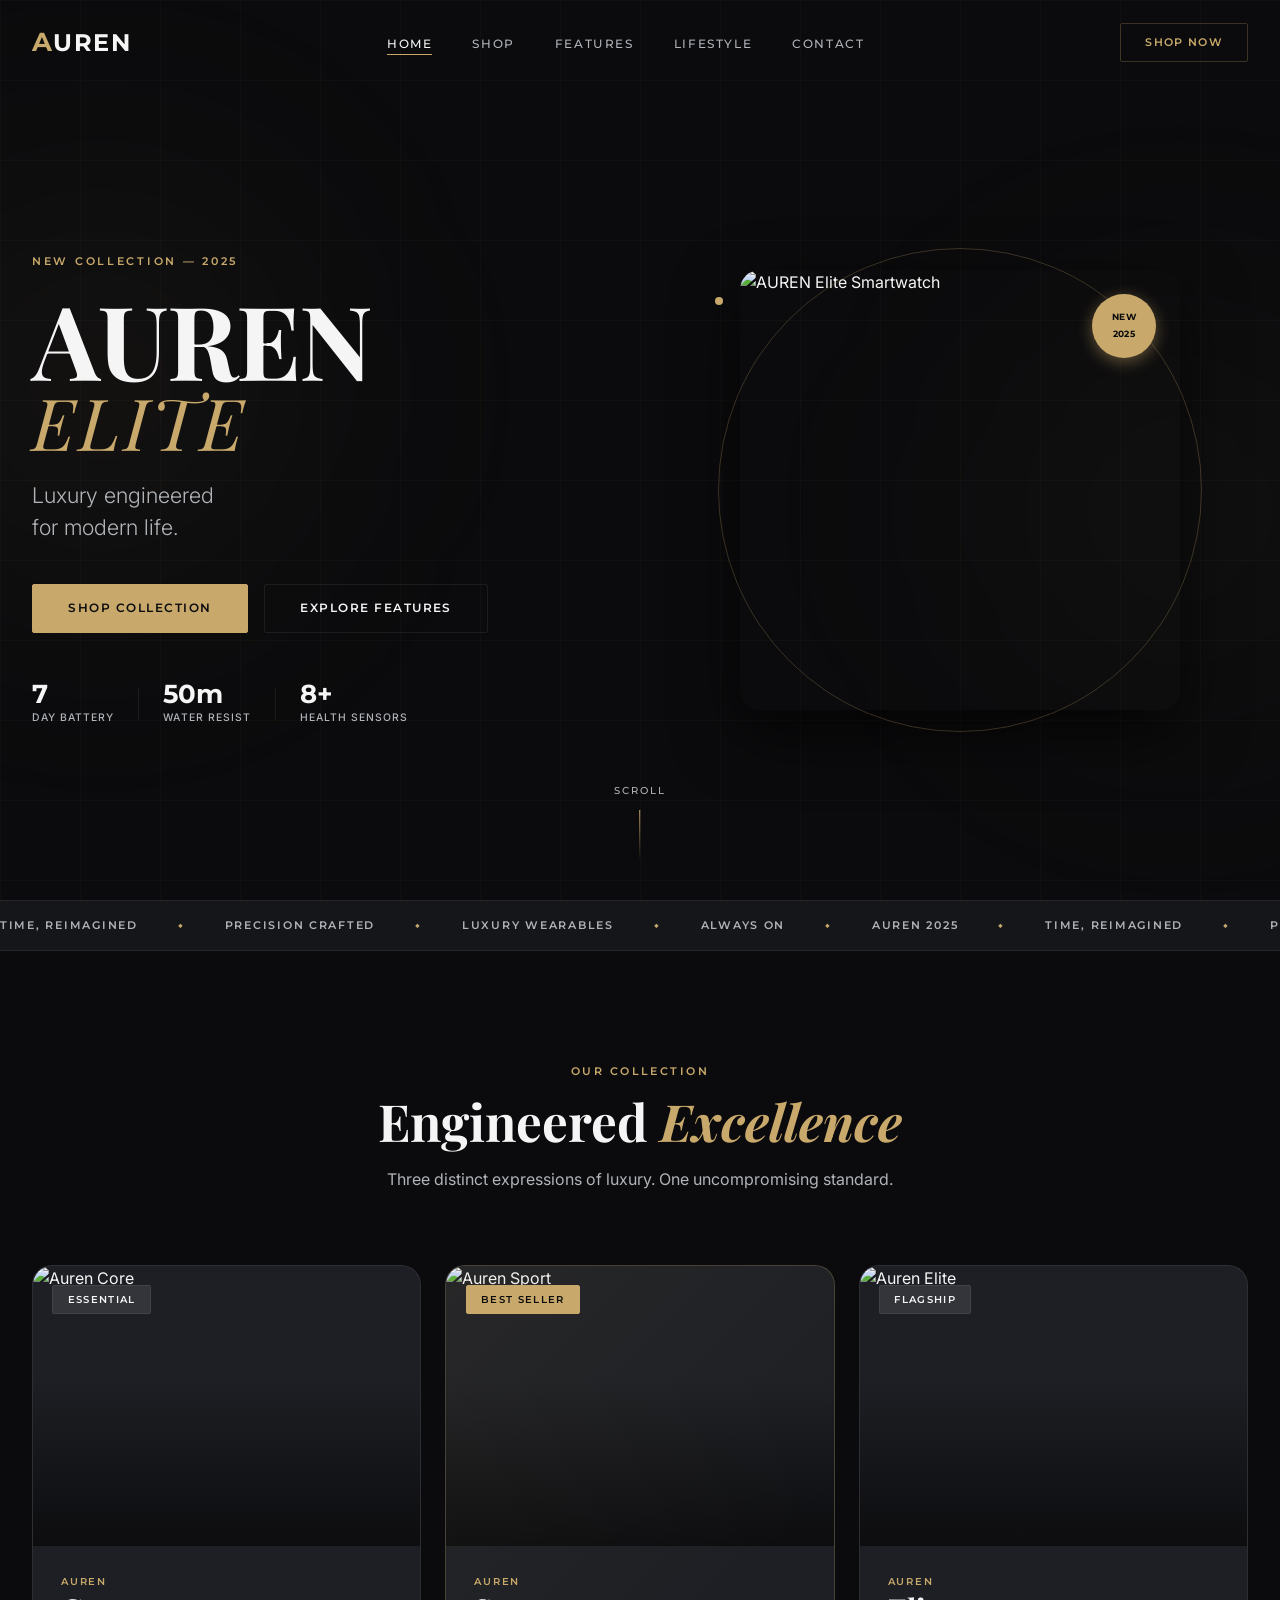
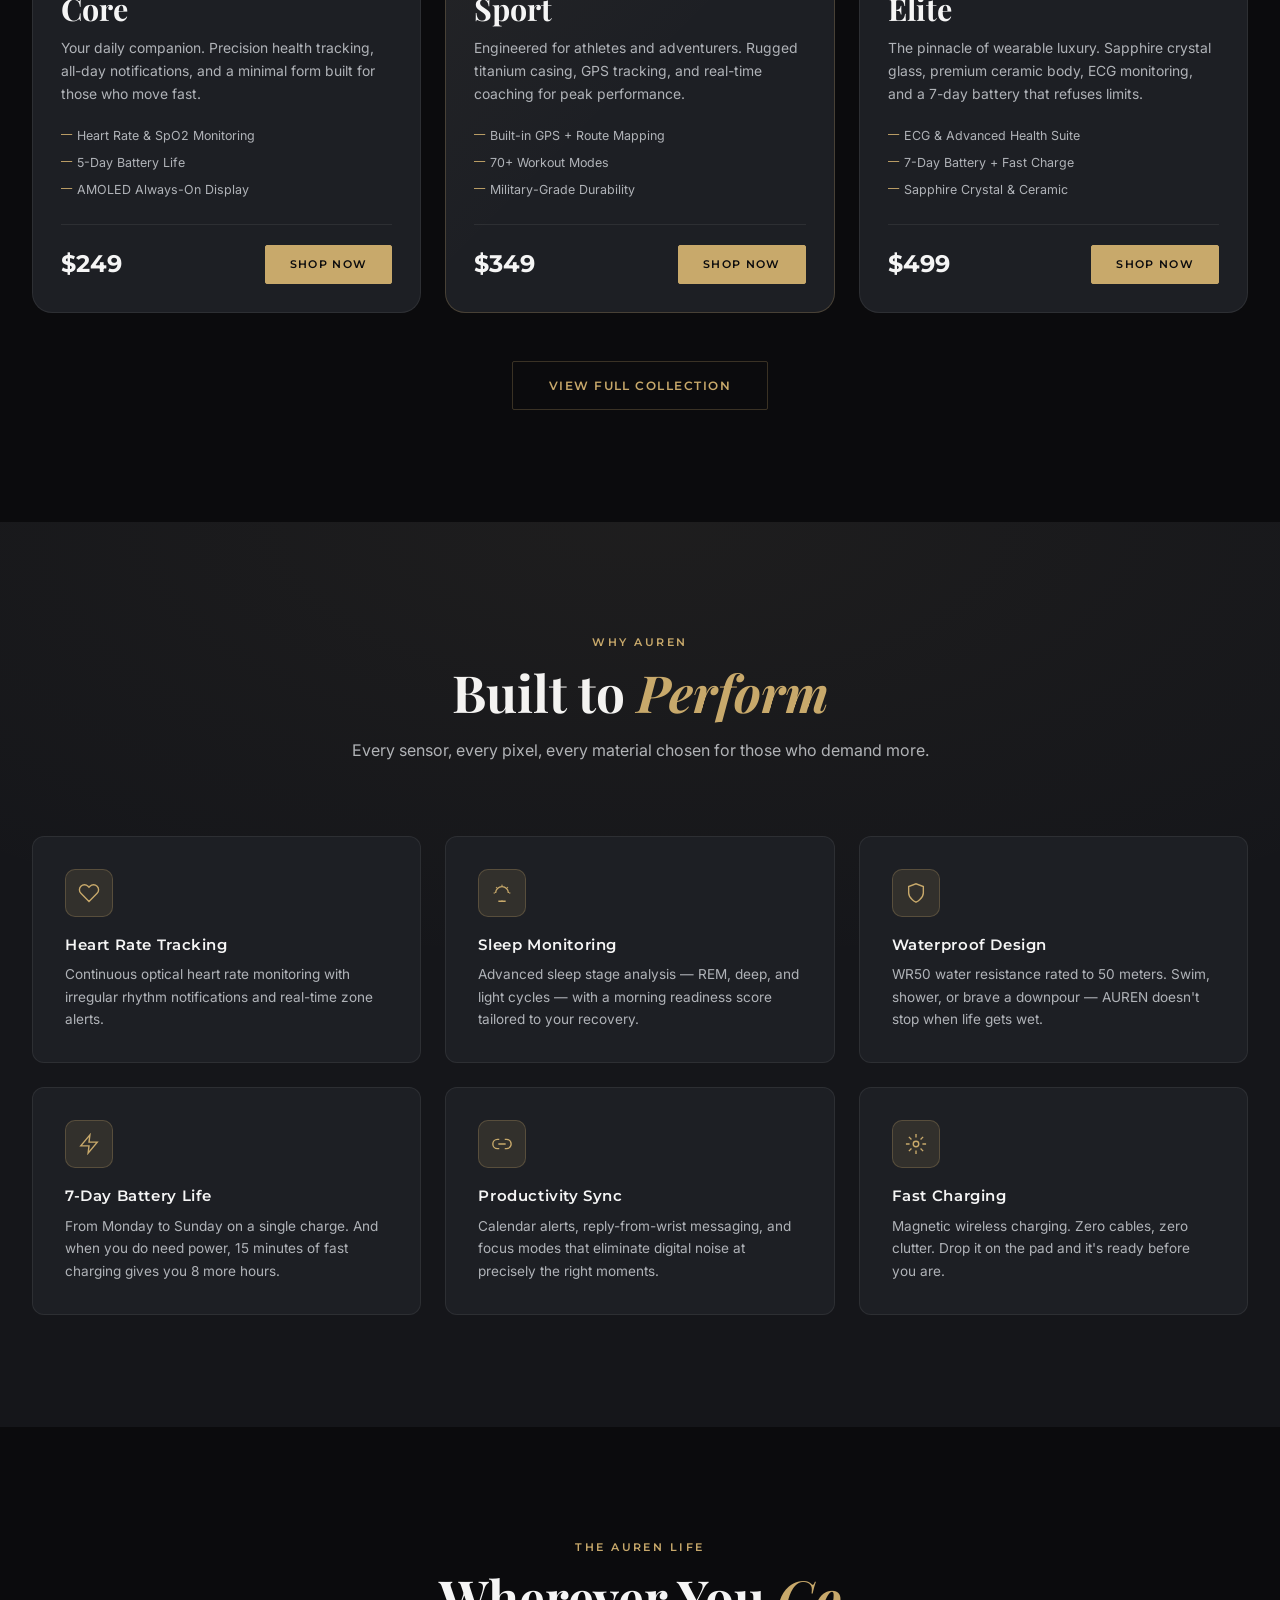
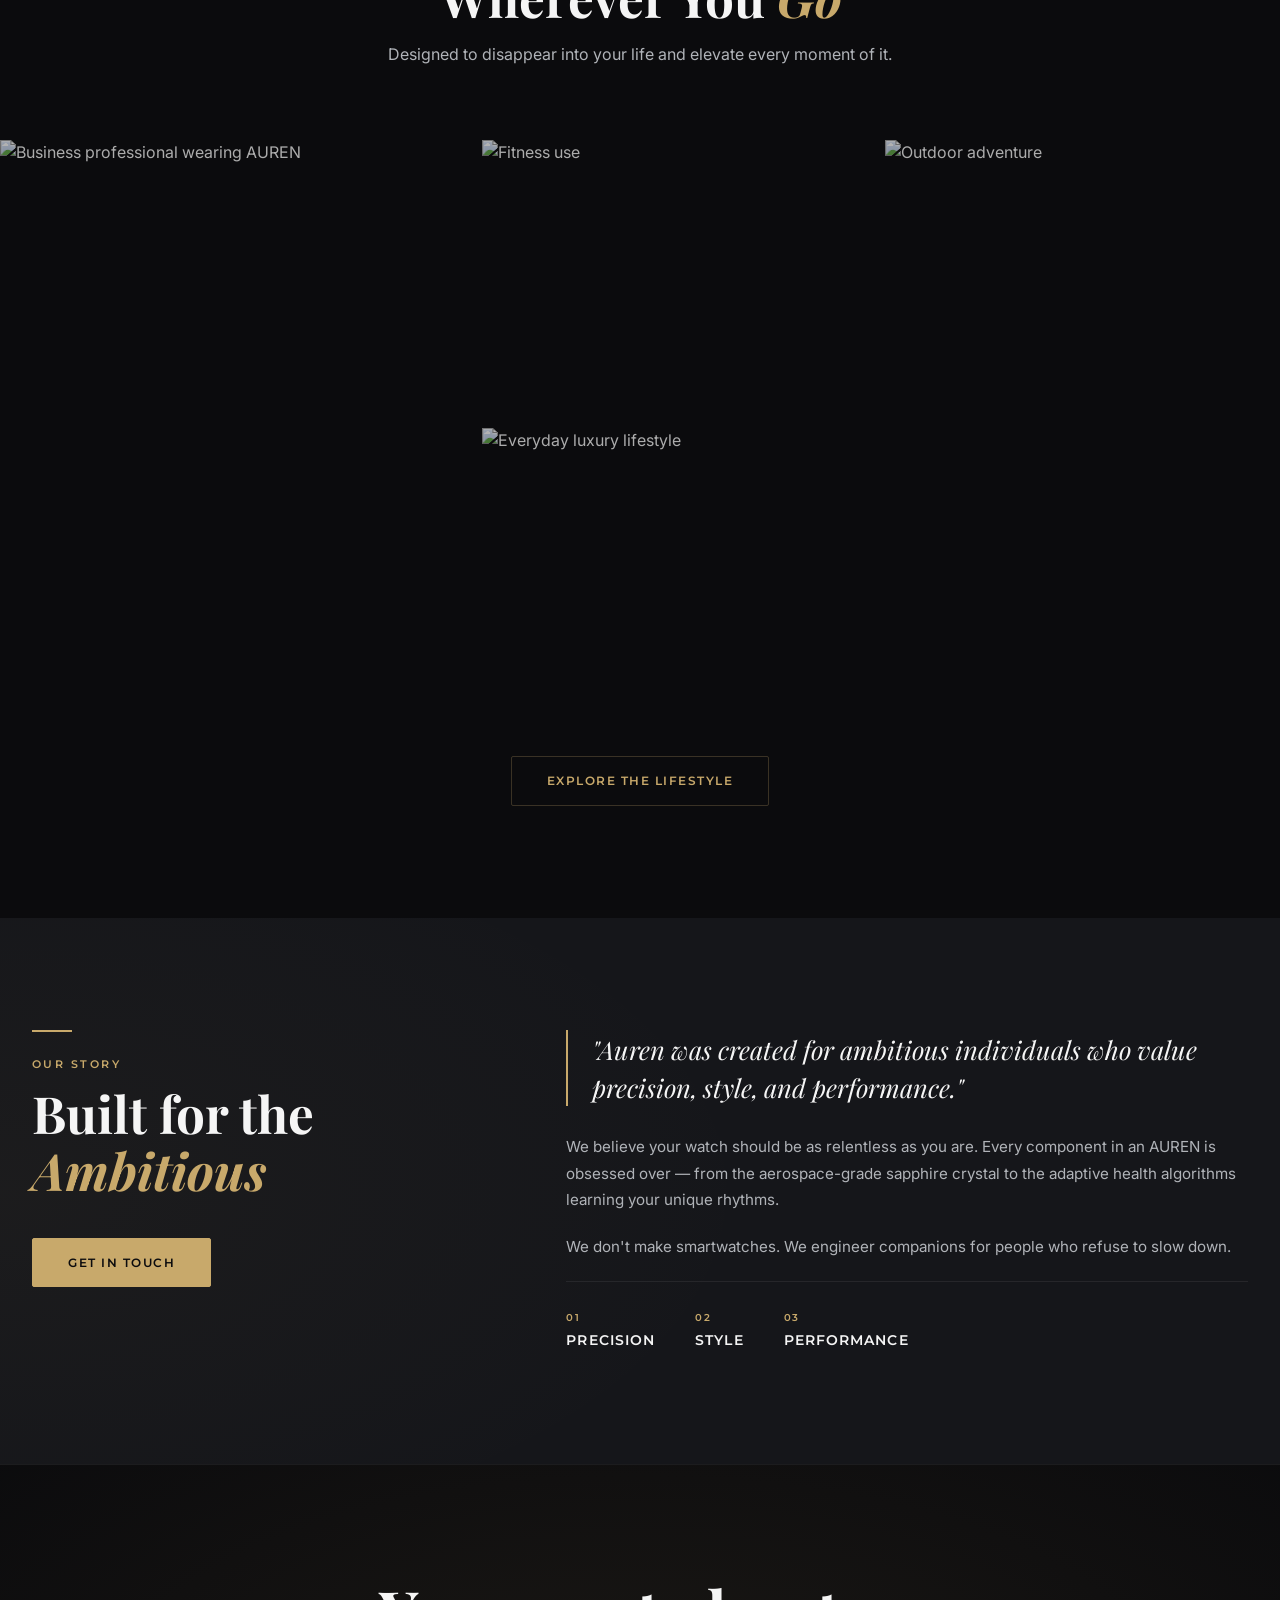
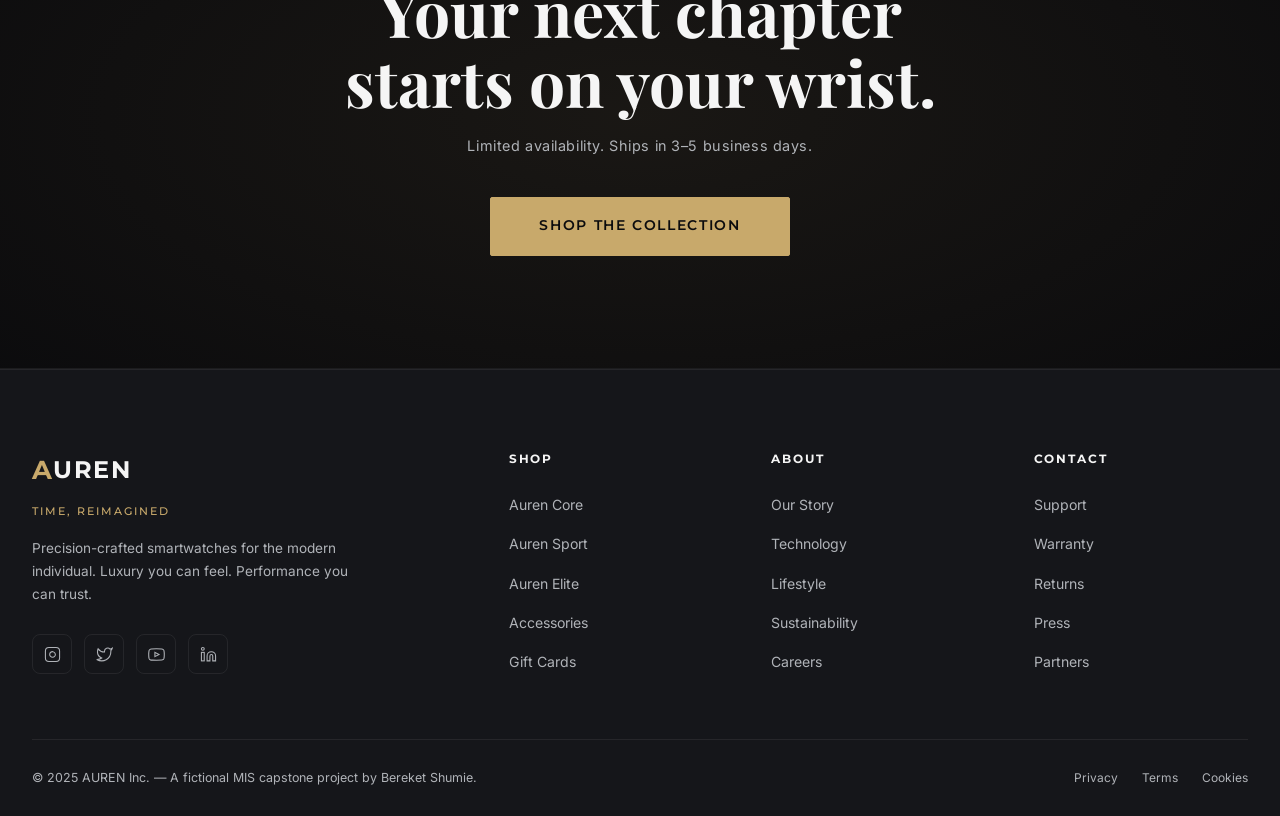
==== commit 00cffc6d: "Revamp website to luxury smartwatch e-commerce design Redesign the existing website into a premium l" ====
--- a/index.html
+++ b/index.html
@@ -1,191 +1,3 @@
-
-
-Initial Submission Requirement_AI Assisted Web Design Project (1).docx
-docx
-
-Redesign my existing website and improve it into a premium luxury smartwatch e-commerce website.
-Current website: https://bereketshumie.github.io/smartwatch-tech/
-I want a full visual and structural redesign while keeping it clean, professional, and realistic for a class project.
-The new brand name must be:
-AUREN
-Tagline: Time, Reimagined
-The entire website should use a dark luxury color palette.
-Use these colors consistently throughout the site:
-* Background: 
-#0B0B0D
-* Secondary background: 
-#15161A
-* Section cards: 
-#1D1F24
-* Primary text: 
-#F5F5F5
-* Secondary text: 
-#B0B3B8
-* Accent / buttons / highlights: 
-#C8A96B
-* Hover accent: 
-#D8B97A
-I want the website to feel like a premium mix of Apple, Samsung, and a luxury fashion brand.
-STYLE DIRECTION:
-* modern
-* minimal
-* premium
-* dark theme
-* luxury feel
-* smooth spacing
-* clean typography
-* high-end e-commerce layout
-Use modern fonts such as:
-* headings: Montserrat or Playfair Display
-* body: Inter
-Please improve the entire structure of the website.
-HOMEPAGE: Completely redesign the homepage hero section.
-I want a full-width dark hero banner with:
-* a large premium smartwatch image
-* bold heading
-* short luxury subheading
-* call-to-action buttons
-Example text: AUREN ELITE Luxury engineered for modern life. [Shop Collection] [Explore Features]
-SECTIONS TO INCLUDE:
-1. Hero Section
-2. Featured Collection
-3. Premium Features
-4. Lifestyle Section
-5. Brand Story
-6. Footer
-FEATURED COLLECTION: Create 3 premium product cards:
-* Auren Core
-* Auren Sport
-* Auren Elite
-Each card should include:
-* product image
-* short feature summary
-* price
-* buy/shop button
-FEATURES SECTION: Include a luxury features section with icons/cards for:
-* Heart Rate Tracking
-* Sleep Monitoring
-* Waterproof Design
-* 7-Day Battery Life
-* Productivity Sync
-* Fast Charging
-LIFESTYLE SECTION: Add a visually strong lifestyle section with large images showing:
-* business professionals wearing the watch
-* fitness/gym use
-* outdoor activity
-* everyday lifestyle use
-BRAND STORY: Include a short section explaining the brand: “Auren was created for ambitious individuals who value precision, style, and performance.”
-REMOVE / IMPROVE: Please remove anything from the current website that feels:
-* outdated
-* repetitive
-* cluttered
-* too bright
-* too basic
-* too text heavy
-Make the design feel much more premium and visually polished.
-FOOTER: Add a luxury dark footer with:
-* Shop
-* About
-* Contact
-* Social icons
-* copyright
-Make sure the site is responsive for desktop and mobile.
-IMPORTANT: Please provide the FULL updated code for all files that need to be changed so I can directly replace them in GitHub.
-
-Show more
-12:07 PM
-
-Viewed 2 files, searched the web, ran a command
-Viewed 2 files, searched the web, ran a command
-Now I have everything I need. Let me build this out — a full premium AUREN luxury smartwatch website.
-
-
-Created 7 files, ran 4 commands, read a file
-Created 7 files, ran 4 commands, read a file
-All 7 files are ready. Here's a full breakdown of what was built:
-
-AUREN — Complete File Delivery
-File structure to upload to GitHub:
-
-📁 smartwatch-tech/
-├── index.html          ← Homepage (full redesign)
-├── shop.html           ← Shop / Collection page
-├── features.html       ← Technology & Features page
-├── lifestyle.html      ← Lifestyle gallery page
-├── contact.html        ← Contact form page
-├── css/
-│   └── style.css       ← All styles (single file)
-└── js/
-    └── main.js         ← Nav scroll, reveal animations, form
-What Was Built
-Homepage — Full dark hero with the AUREN ELITE headline, rotating gold ring animation around the watch, stat strip (7 days / 50m / 8+ sensors), animated scroll indicator, and a gold marquee ticker strip.
-
-Shop Page — Three premium product cards (Core $249 / Sport $349 / Elite $499) with spec strip, hover effects, featured badge on Sport.
-
-Features Page — Four large alternating detail sections with full-width imagery (health, sleep, GPS, battery) plus the 6-icon feature grid at the bottom.
-
-Lifestyle Page — A 2×3 mosaic grid with hover-reveal captions covering boardroom, gym, outdoors, everyday, nightlife, and morning categories.
-
-Contact Page — Side-by-side layout with contact details + a fully styled dark form with select dropdown and JS submit feedback.
-
-Design details throughout: sticky frosted navbar, scroll-triggered reveal animations, gold accent system, responsive hamburger menu, animated feature cards, and a luxury 4-column footer on every page.
-
-To deploy: upload all files to your bereketshumie/smartwatch-tech GitHub repo, preserving the css/ and js/ folder structure.
-
-Index
-Code · HTML 
-Shop
-Code · HTML 
-Features
-Code · HTML 
-Lifestyle
-Code · HTML 
-Contact
-Code · HTML 
-Style
-Code · CSS 
-Main
-JS 
-give me a description for the github reposiitory
-
-12:32 PM
-Here's a clean, professional description for your GitHub repository:
-
-Short description (the one-liner GitHub shows under your repo name):
-
-AUREN — A premium dark-theme luxury smartwatch e-commerce website built with HTML, CSS, and JavaScript. MIS capstone project featuring a full 5-page responsive layout, product collection, features showcase, lifestyle gallery, and contact form.
-
-If you want something shorter (GitHub limits the description field to ~350 characters), use this:
-
-Luxury smartwatch e-commerce site built with HTML, CSS & JavaScript. Features a dark theme, 5-page responsive layout, product collection, and premium UI design. MIS web design capstone project.
-
-For the README title/tagline, if you add one:
-
-AUREN — Time, Reimagined A fictional luxury smartwatch brand built as an AI-assisted web design capstone for MIS. Inspired by Apple, Samsung, and high-end fashion e-commerce.
-
-1775064801806_image.png
-12:33 PM
-Looks great! Everything is set up correctly. A few quick recommendations before you hit Create repository:
-
-README — I'd suggest toggling that On. It gives your repo a proper landing page on GitHub, which looks more professional and helps your instructor understand the project at a glance.
-
-Visibility — Public is the right call since this is a portfolio/capstone project and you'll want to host it on GitHub Pages.
-
-Everything else looks good — repo name "Auren" is clean and available, the description fits, no license or .gitignore needed for a static HTML project.
-
-Go ahead and click Create repository, then upload your files. Once they're in, you can enable GitHub Pages under Settings → Pages → Deploy from branch (main / root) and your live site will be at https://bereketshumie.github.io/Auren/.
-
-
-
-Want to be notified when Claude responds?
-
-
-
-
-Claude is AI and can make mistakes. Please double-check responses.
-Index · HTML
-Copy
-
 <!DOCTYPE html>
 <html lang="en">
 <head>
